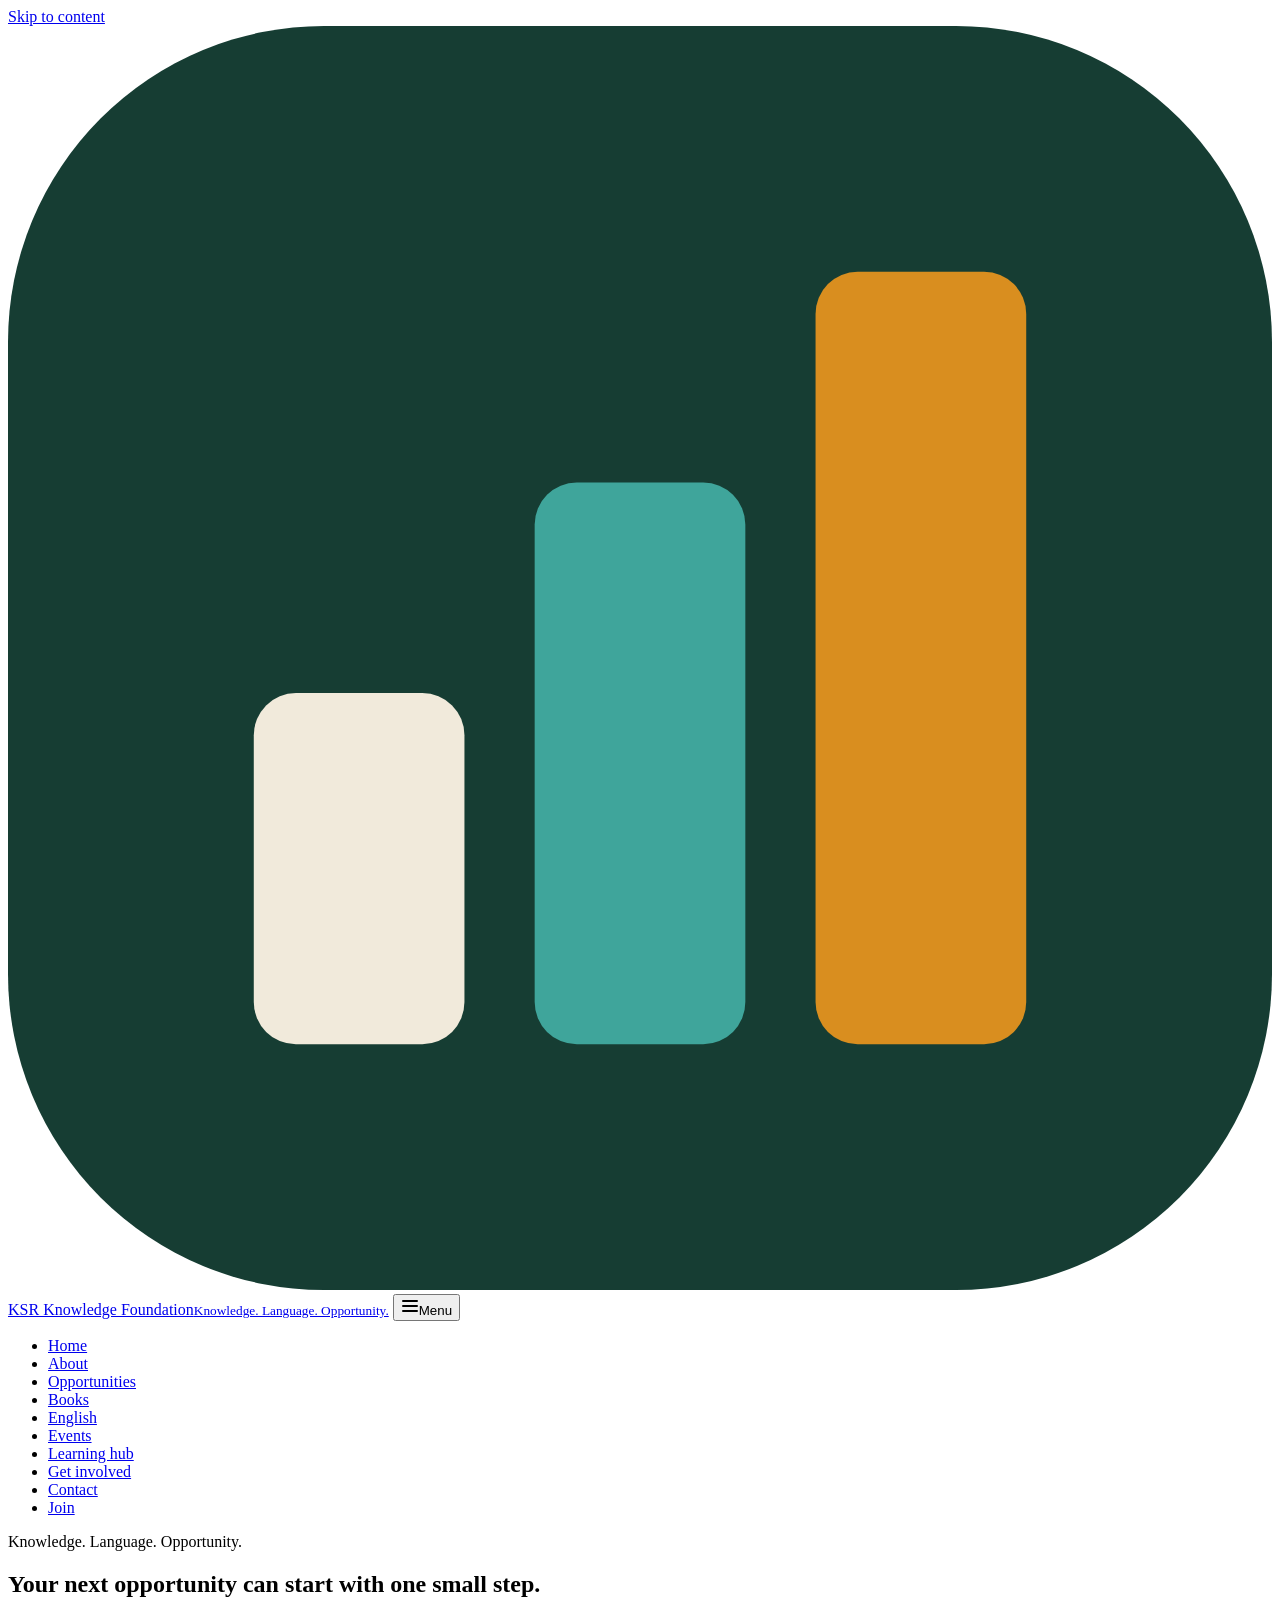
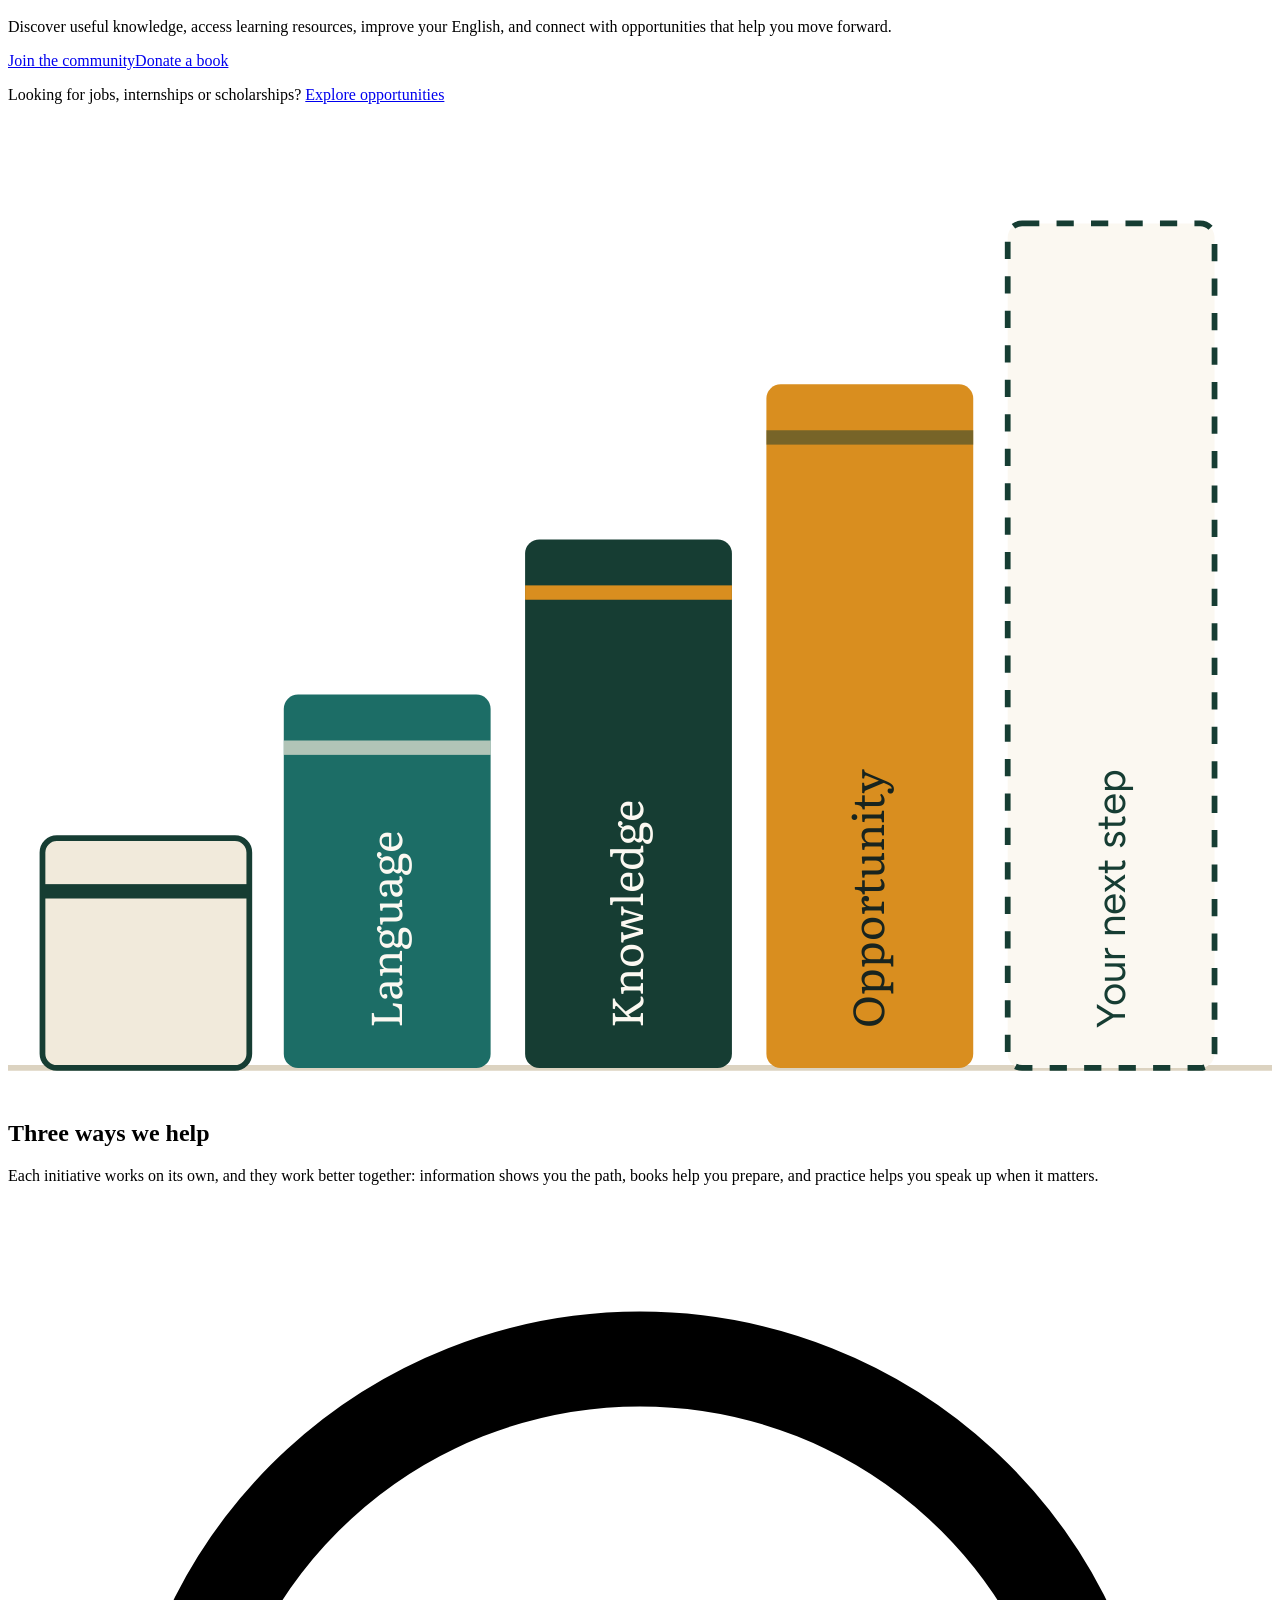
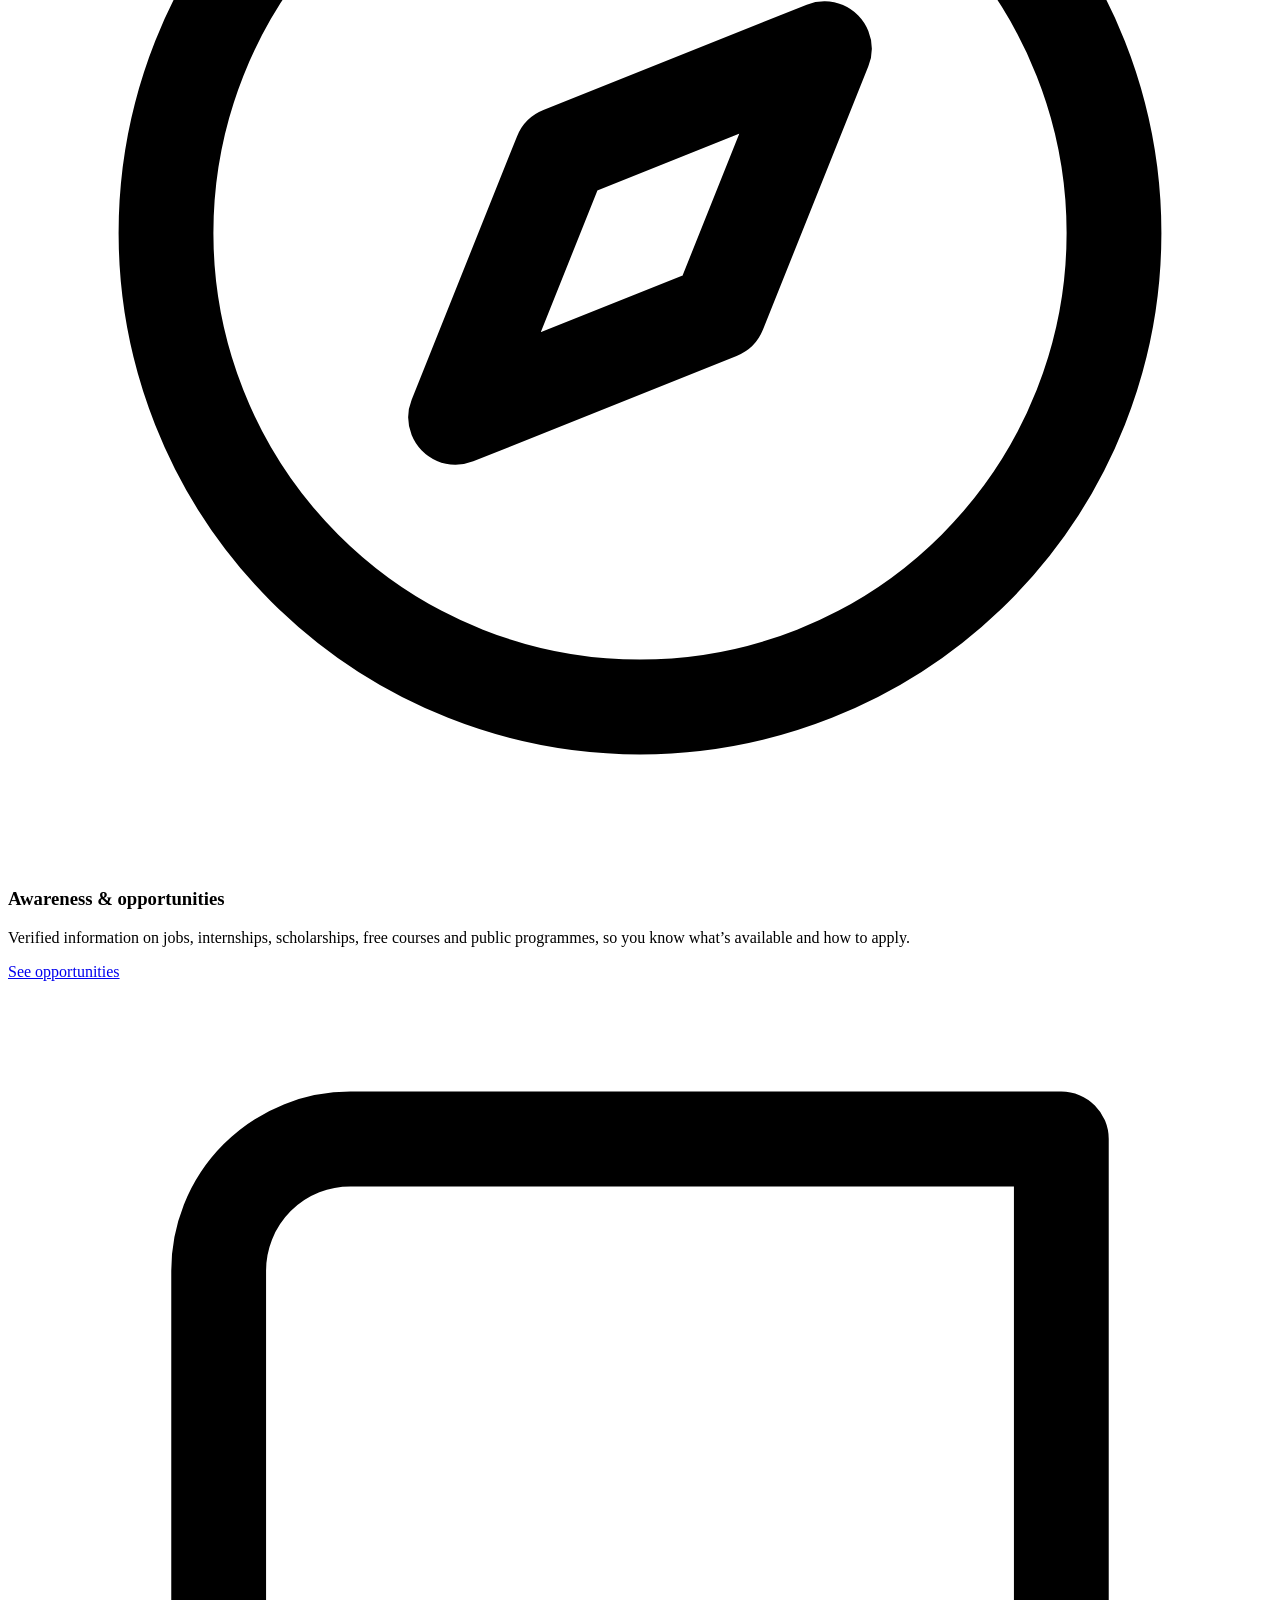
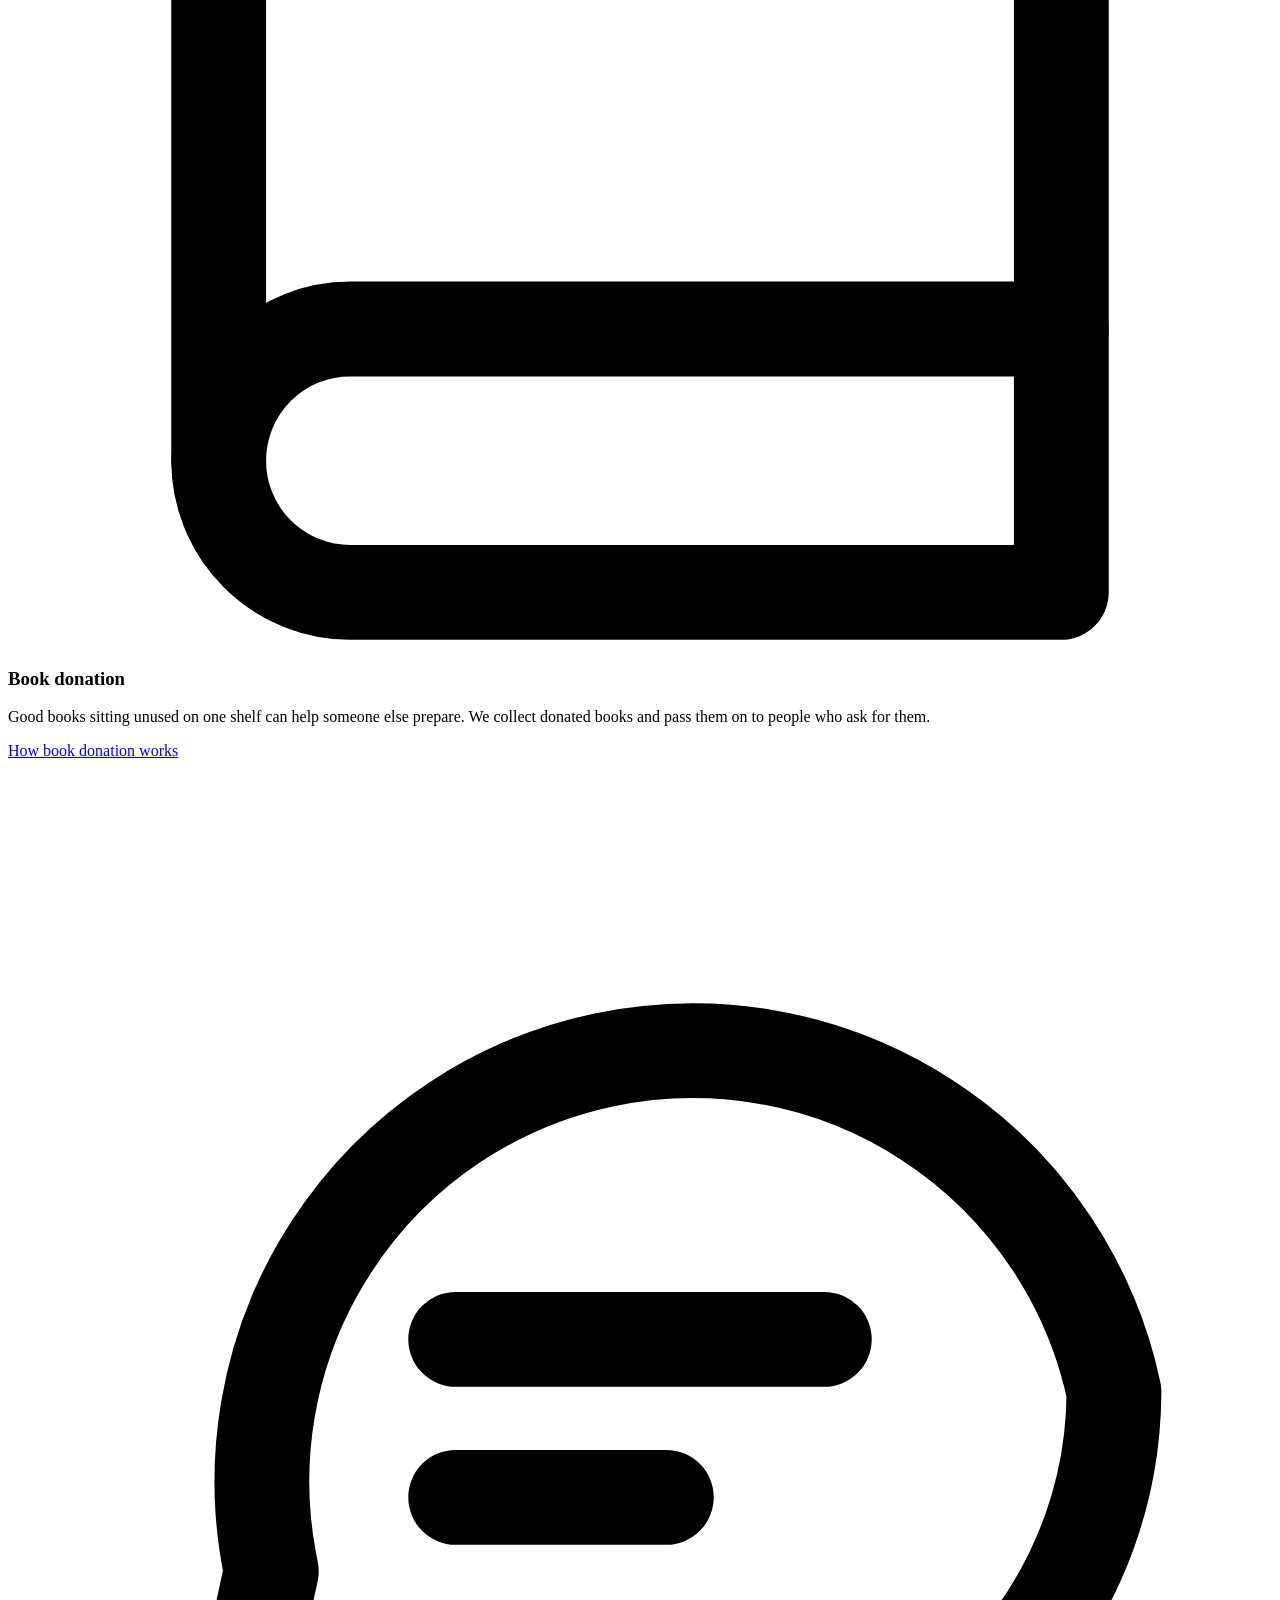
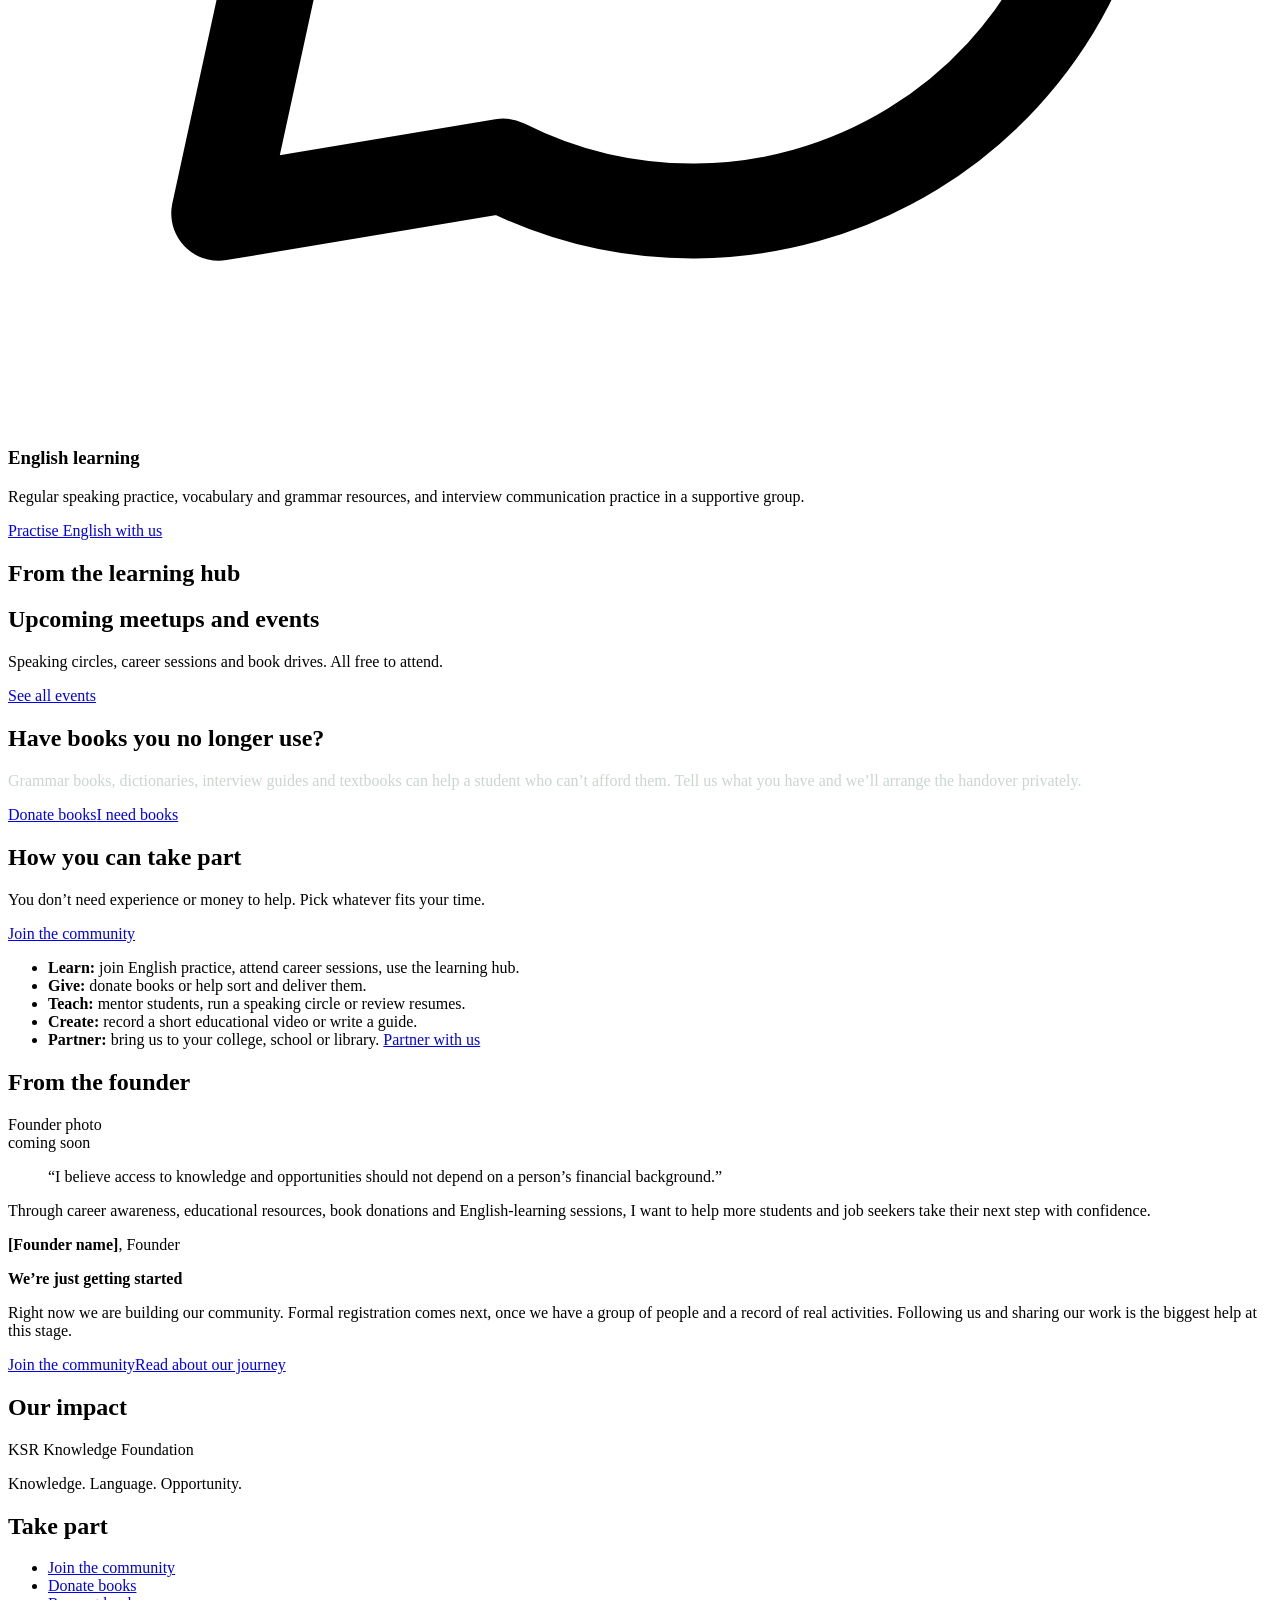
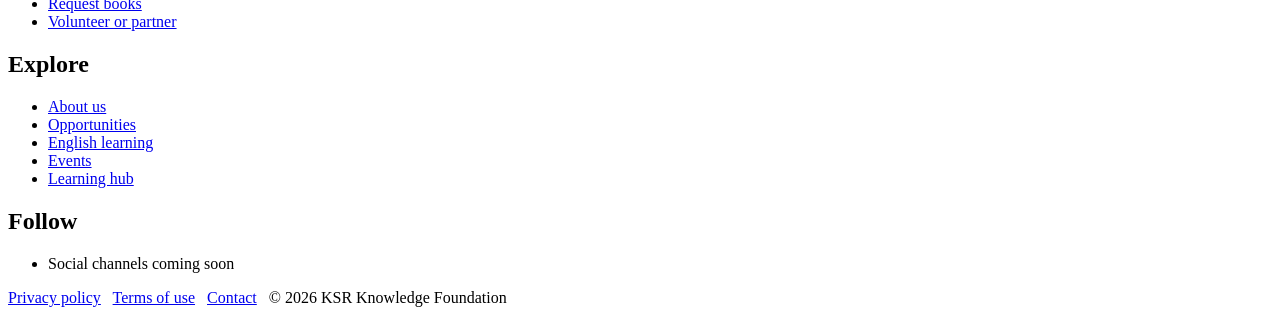
==== index.html @ 2a3bf687 "First version of Website" ====
<!doctype html>
<html lang="en-IN">
<head>
<meta charset="utf-8">
<meta name="viewport" content="width=device-width, initial-scale=1, viewport-fit=cover">
<title>KSR Knowledge Foundation — Knowledge. Language. Opportunity.</title>
<meta name="description" content="A social-impact initiative sharing verified opportunities, donated books and free English practice with students and job seekers.">
<link rel="canonical" href="https://kamalsaireddy.github.io/ksr-knowledge-foundation/">
<meta property="og:type" content="website">
<meta property="og:site_name" content="KSR Knowledge Foundation">
<meta property="og:title" content="KSR Knowledge Foundation — Knowledge. Language. Opportunity.">
<meta property="og:description" content="A social-impact initiative sharing verified opportunities, donated books and free English practice with students and job seekers.">
<meta property="og:url" content="https://kamalsaireddy.github.io/ksr-knowledge-foundation/">
<meta property="og:image" content="https://kamalsaireddy.github.io/ksr-knowledge-foundation/assets/img/og-image.png">
<meta name="twitter:card" content="summary_large_image">
<meta name="theme-color" content="#163D33">
<link rel="icon" href="favicon.svg" type="image/svg+xml">
<link rel="preconnect" href="https://fonts.googleapis.com">
<link rel="preconnect" href="https://fonts.gstatic.com" crossorigin>
<link href="https://fonts.googleapis.com/css2?family=Figtree:wght@400;500;600&family=Literata:ital,opsz,wght@0,7..72,400;0,7..72,500;0,7..72,600;1,7..72,400&display=swap" rel="stylesheet">
<link rel="stylesheet" href="assets/css/style.css">
<script src="assets/js/config.js" defer></script>
<script src="assets/js/content.js" defer></script>
<script src="assets/js/main.js" defer></script>
</head>
<body>
<a class="skip-link" href="#main">Skip to content</a>
<header class="site-header">
  <div class="wrap header-inner">
    <a class="brand" href="index.html"><svg class="brand-mark" viewBox="0 0 36 36" aria-hidden="true"><rect width="36" height="36" rx="9" fill="#163D33"/><rect x="7" y="19" width="6" height="10" rx="1.2" fill="#F1EADB"/><rect x="15" y="13" width="6" height="16" rx="1.2" fill="#3FA59B"/><rect x="23" y="7" width="6" height="22" rx="1.2" fill="#D98E1F"/></svg><span class="brand-name"><span data-org>KSR Knowledge Foundation</span><small data-tagline>Knowledge. Language. Opportunity.</small></span></a>
    <button class="nav-toggle" type="button" aria-expanded="false" aria-controls="site-nav"><svg width="18" height="18" viewBox="0 0 18 18" aria-hidden="true"><path d="M2 4h14M2 9h14M2 14h14" stroke="currentColor" stroke-width="2" stroke-linecap="round"/></svg><span>Menu</span></button>
    <nav class="site-nav" id="site-nav" aria-label="Main">
      <ul class="nav-list"><li class="nav-home"><a href="index.html" aria-current="page">Home</a></li><li><a href="about.html">About</a></li><li><a href="opportunities.html">Opportunities</a></li><li><a href="books.html">Books</a></li><li><a href="english.html">English</a></li><li><a href="events.html">Events</a></li><li><a href="learn.html">Learning hub</a></li><li><a href="get-involved.html">Get involved</a></li><li><a href="contact.html">Contact</a></li><li><a class="btn btn-primary" href="join.html">Join</a></li></ul>
    </nav>
  </div>
</header>
<main id="main">

<section class="hero"><div class="wrap hero-grid">
  <div>
    <p class="hero-tagline" data-tagline>Knowledge. Language. Opportunity.</p>
    <h1>Your next opportunity can start with one small step.</h1>
    <p class="lede">Discover useful knowledge, access learning resources, improve your English, and connect with opportunities that help you move forward.</p>
    <div class="btn-row"><a class="btn btn-primary" href="join.html">Join the community</a><a class="btn btn-secondary" href="donate.html">Donate a book</a></div>
    <p class="hero-secondary">Looking for jobs, internships or scholarships? <a href="opportunities.html">Explore opportunities</a></p>
  </div>
  <svg class="steps-art" viewBox="0 0 440 340" role="img" aria-label="Five book spines arranged as rising steps">
  <line x1="0" y1="330" x2="440" y2="330" stroke="#DCD3C1" stroke-width="2"/>
  <g class="spine"><rect x="12" y="250" width="72" height="80" rx="5" fill="#F1EADB" stroke="#163D33" stroke-width="2"/><rect x="12" y="266" width="72" height="5" fill="#163D33"/></g>
  <g class="spine"><rect x="96" y="200" width="72" height="130" rx="5" fill="#1C6D66"/><rect x="96" y="216" width="72" height="5" fill="#F1EADB" opacity=".7"/><text x="137" y="316" fill="#FBF8F1" font-family="Literata, Georgia, serif" font-size="15" transform="rotate(-90 137 316)">Language</text></g>
  <g class="spine"><rect x="180" y="146" width="72" height="184" rx="5" fill="#163D33"/><rect x="180" y="162" width="72" height="5" fill="#D98E1F"/><text x="221" y="316" fill="#FBF8F1" font-family="Literata, Georgia, serif" font-size="15" transform="rotate(-90 221 316)">Knowledge</text></g>
  <g class="spine"><rect x="264" y="92" width="72" height="238" rx="5" fill="#D98E1F"/><rect x="264" y="108" width="72" height="5" fill="#163D33" opacity=".5"/><text x="305" y="316" fill="#18241F" font-family="Literata, Georgia, serif" font-size="15" transform="rotate(-90 305 316)">Opportunity</text></g>
  <g class="spine"><rect x="348" y="36" width="72" height="294" rx="5" fill="#FBF8F1" stroke="#163D33" stroke-width="2" stroke-dasharray="6 6"/><text x="389" y="316" fill="#163D33" font-family="Figtree, sans-serif" font-size="14" transform="rotate(-90 389 316)">Your next step</text></g>
</svg>
</div></section>

<section class="section section-cream" aria-labelledby="h-what"><div class="wrap">
  <div class="section-head"><h2 id="h-what">Three ways we help</h2><p>Each initiative works on its own, and they work better together: information shows you the path, books help you prepare, and practice helps you speak up when it matters.</p></div>
  <div class="initiatives"><article class="initiative" style="--spine:#1C6D66"><svg class="icon" viewBox="0 0 24 24" fill="none" stroke="currentColor" stroke-width="1.8" stroke-linecap="round" stroke-linejoin="round" aria-hidden="true"><circle cx="12" cy="12" r="9"/><path d="M15.5 8.5l-2 5-5 2 2-5z"/></svg><h3>Awareness &amp; opportunities</h3><p>Verified information on jobs, internships, scholarships, free courses and public programmes, so you know what’s available and how to apply.</p><a href="opportunities.html">See opportunities</a></article><article class="initiative" style="--spine:#163D33"><svg class="icon" viewBox="0 0 24 24" fill="none" stroke="currentColor" stroke-width="1.8" stroke-linecap="round" stroke-linejoin="round" aria-hidden="true"><path d="M4 5.5A2.5 2.5 0 0 1 6.5 3H20v15H6.5A2.5 2.5 0 0 0 4 20.5z"/><path d="M4 20.5A2.5 2.5 0 0 0 6.5 23H20v-5"/></svg><h3>Book donation</h3><p>Good books sitting unused on one shelf can help someone else prepare. We collect donated books and pass them on to people who ask for them.</p><a href="books.html">How book donation works</a></article><article class="initiative" style="--spine:#D98E1F"><svg class="icon" viewBox="0 0 24 24" fill="none" stroke="currentColor" stroke-width="1.8" stroke-linecap="round" stroke-linejoin="round" aria-hidden="true"><path d="M21 12a8 8 0 0 1-11.6 7.1L4 20l1-4.6A8 8 0 1 1 21 12z"/><path d="M8.5 11h7M8.5 14h4"/></svg><h3>English learning</h3><p>Regular speaking practice, vocabulary and grammar resources, and interview communication practice in a supportive group.</p><a href="english.html">Practise English with us</a></article></div>
</div></section>

<section class="section" aria-labelledby="h-video"><div class="wrap">
  <div class="section-head"><h2 id="h-video">From the learning hub</h2></div>
  <div data-render="video-featured"></div>
</div></section>

<section class="section section-cream" aria-labelledby="h-events"><div class="wrap">
  <div class="section-head"><h2 id="h-events">Upcoming meetups and events</h2><p>Speaking circles, career sessions and book drives. All free to attend.</p></div>
  <div data-render="events-preview"></div>
  <p class="mt-2"><a href="events.html">See all events</a></p>
</div></section>

<section class="section section-forest" aria-labelledby="h-books"><div class="wrap callout">
  <div><h2 id="h-books">Have books you no longer use?</h2><p class="mb-0" style="color:#C9D6CF">Grammar books, dictionaries, interview guides and textbooks can help a student who can’t afford them. Tell us what you have and we’ll arrange the handover privately.</p></div>
  <div class="btn-row"><a class="btn btn-light" href="donate.html">Donate books</a><a href="donate.html#request">I need books</a></div>
</div></section>

<section class="section" aria-labelledby="h-part"><div class="wrap grid-2">
  <div><h2 id="h-part">How you can take part</h2><p class="lede">You don’t need experience or money to help. Pick whatever fits your time.</p><a class="btn btn-primary" href="join.html">Join the community</a></div>
  <div>
    <ul class="checklist">
      <li><strong>Learn:</strong> join English practice, attend career sessions, use the learning hub.</li>
      <li><strong>Give:</strong> donate books or help sort and deliver them.</li>
      <li><strong>Teach:</strong> mentor students, run a speaking circle or review resumes.</li>
      <li><strong>Create:</strong> record a short educational video or write a guide.</li>
      <li><strong>Partner:</strong> bring us to your college, school or library. <a href="get-involved.html">Partner with us</a></li>
    </ul>
  </div>
</div></section>

<section class="section section-cream" aria-labelledby="h-founder"><div class="wrap">
  <h2 id="h-founder" class="visually-hidden">From the founder</h2>
  <div class="founder">
  <div class="founder-photo" data-founder-photo><span>Founder photo<br>coming soon</span></div>
  <div>
    <blockquote>“I believe access to knowledge and opportunities should not depend on a person’s financial background.”</blockquote>
    <p>Through career awareness, educational resources, book donations and English-learning sessions, I want to help more students and job seekers take their next step with confidence.</p>
    <p class="mb-0"><strong data-founder-name>[Founder name]</strong>, <span data-founder-role>Founder</span></p>
    <p class="small" data-founder-bio></p>
    <p class="small" data-founder-links hidden></p>
  </div>
</div>
</div></section>

<section class="section-tight" aria-labelledby="h-start"><div class="wrap callout">
  <div><h2 id="h-start" style="font-size:var(--step-2)">We’re just getting started</h2><p class="mb-0">Right now we are building our community. Formal registration comes next, once we have a group of people and a record of real activities. Following us and sharing our work is the biggest help at this stage.</p></div>
  <div class="btn-row"><a class="btn btn-primary" href="join.html">Join the community</a><a href="about.html#journey">Read about our journey</a></div>
</div></section>

<section class="section section-forest" aria-labelledby="h-impact"><div class="wrap">
  <div class="section-head"><h2 id="h-impact">Our impact</h2><p data-impact-updated></p></div>
  <div class="impact" data-render="impact"></div>
</div></section>

<section class="section-tight" data-requires-forms hidden aria-labelledby="h-news"><div class="wrap grid-2">
  <div><h2 id="h-news" style="font-size:var(--step-2)">Get community updates</h2><p>New events, verified opportunities and book drives, by email. No spam.</p></div>
  <div><form class="form" data-form="Newsletter signup">
    <div class="field"><label for="news-email">Email address</label><input type="email" id="news-email" name="email" required aria-describedby="news-email-err" autocomplete="email"><p class="error-msg" id="news-email-err"></p></div>
    <div class="consent">
  <label class="option"><input type="checkbox" name="privacy_consent" value="Yes" required> <span>I agree to the <a href="privacy.html" target="_blank">privacy policy</a> and to being contacted about this request.</span></label>
  <label class="option"><input type="checkbox" name="age_confirmation" value="Yes" required> <span>I am 18 or older, or a parent or guardian has agreed to me sharing these details.</span></label>
  <p class="error-msg" id="news-consent-err"></p>
  <input class="hp" type="text" name="botcheck" tabindex="-1" autocomplete="off" aria-hidden="true">
</div>
    <div class="form-status" role="status" aria-live="polite"></div><div><button class="btn btn-primary" type="submit">Get updates</button></div>
  </form>
  <template data-success><div class="form-success"><h3 tabindex="-1">You’re on the list</h3><p>We’ll email you when there’s something new.</p></div></template></div>
</div></section>

</main>
<footer class="site-footer">
  <div class="wrap">
    <div class="footer-grid">
      <div>
        <p class="footer-brand" data-org>KSR Knowledge Foundation</p>
        <p data-tagline>Knowledge. Language. Opportunity.</p>
        <p data-requires-email hidden><a data-email href="#"></a></p>
        <p data-requires-location hidden data-location></p>
      </div>
      <div><h2>Take part</h2><ul><li><a href="join.html">Join the community</a></li><li><a href="donate.html">Donate books</a></li><li><a href="donate.html#request">Request books</a></li><li><a href="get-involved.html">Volunteer or partner</a></li></ul></div>
      <div><h2>Explore</h2><ul><li><a href="about.html">About us</a></li><li><a href="opportunities.html">Opportunities</a></li><li><a href="english.html">English learning</a></li><li><a href="events.html">Events</a></li><li><a href="learn.html">Learning hub</a></li></ul></div>
      <div><h2>Follow</h2><ul data-render="social"><li>Social channels coming soon</li></ul></div>
    </div>
    <div class="footer-stage">
      <p class="mb-0" data-stage style="max-width:70ch"></p>
      <p class="mb-0"><a href="privacy.html">Privacy policy</a> &nbsp; <a href="terms.html">Terms of use</a> &nbsp; <a href="contact.html">Contact</a> &nbsp; © <span data-year>2026</span> <span data-org>KSR Knowledge Foundation</span></p>
    </div>
  </div>
</footer>
<noscript><p style="padding:1rem;text-align:center">Some parts of this site, such as events and forms, need JavaScript switched on.</p></noscript>
</body>
</html>
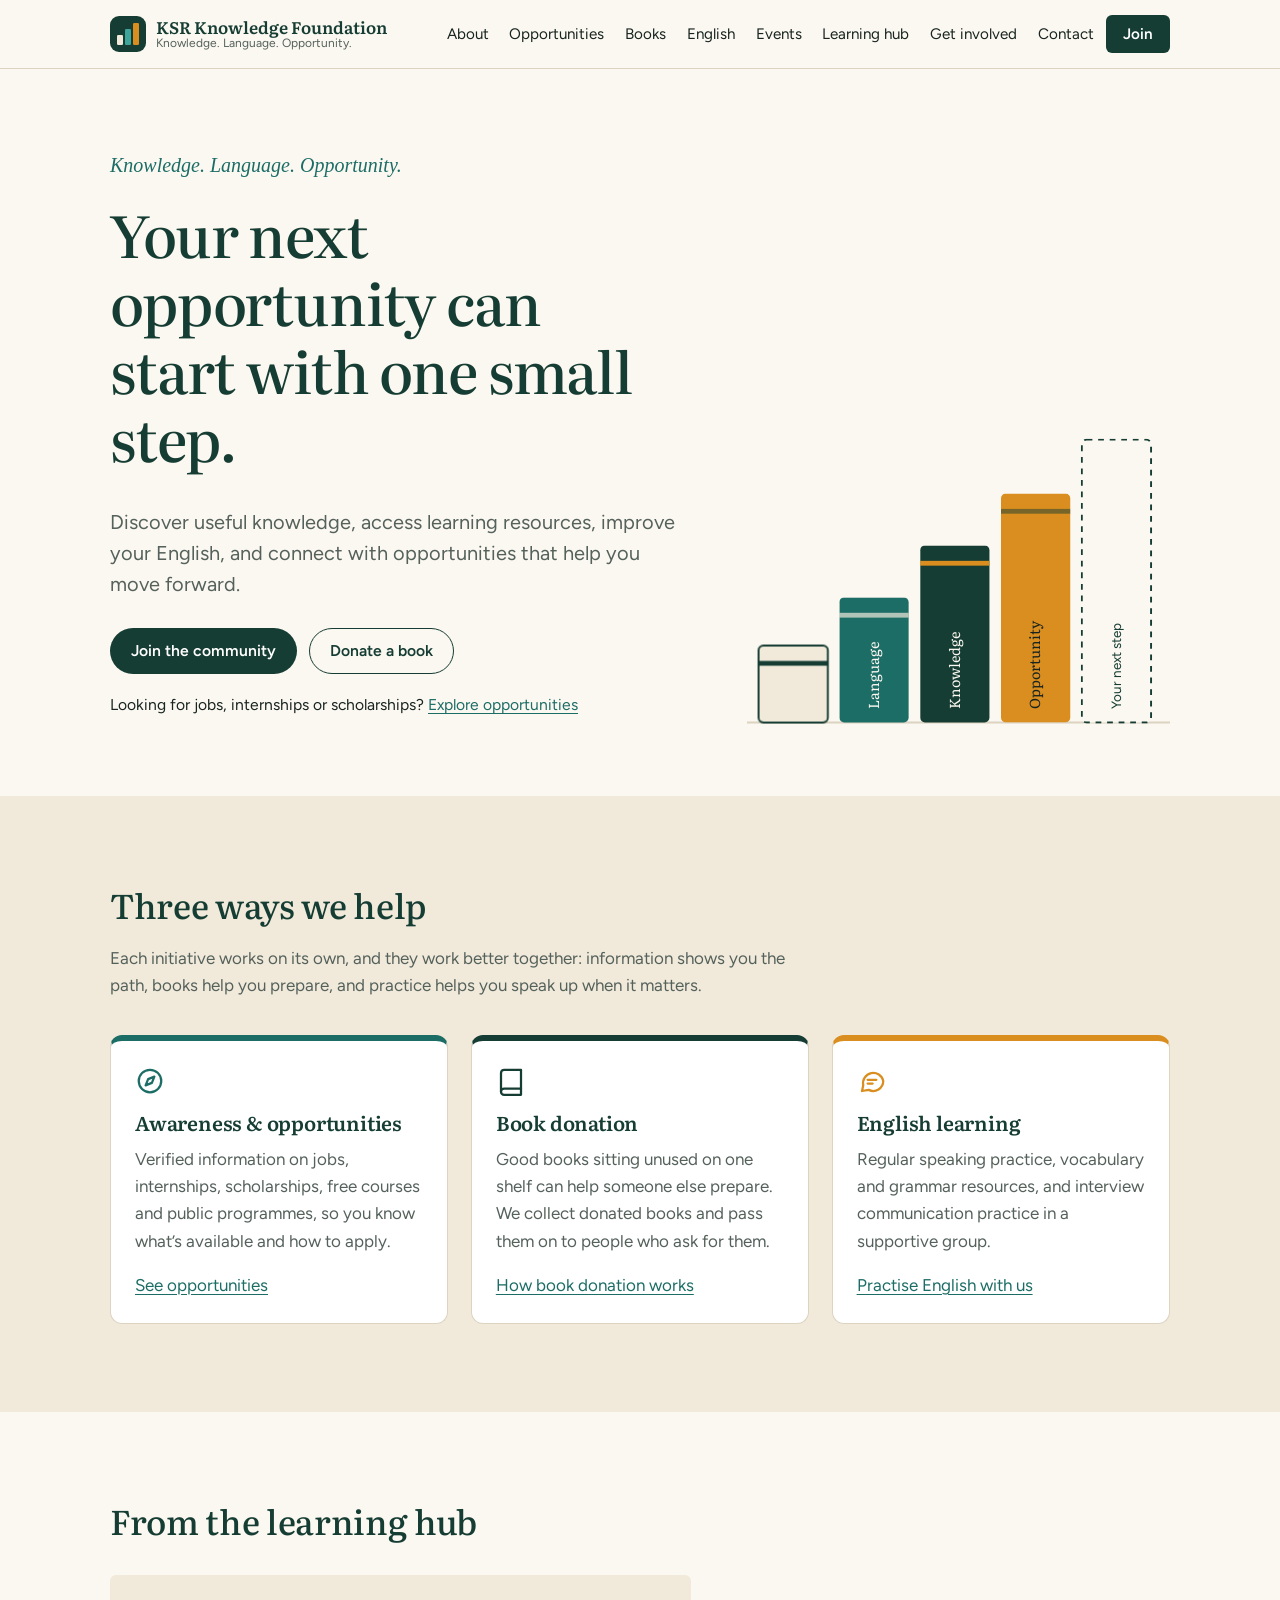
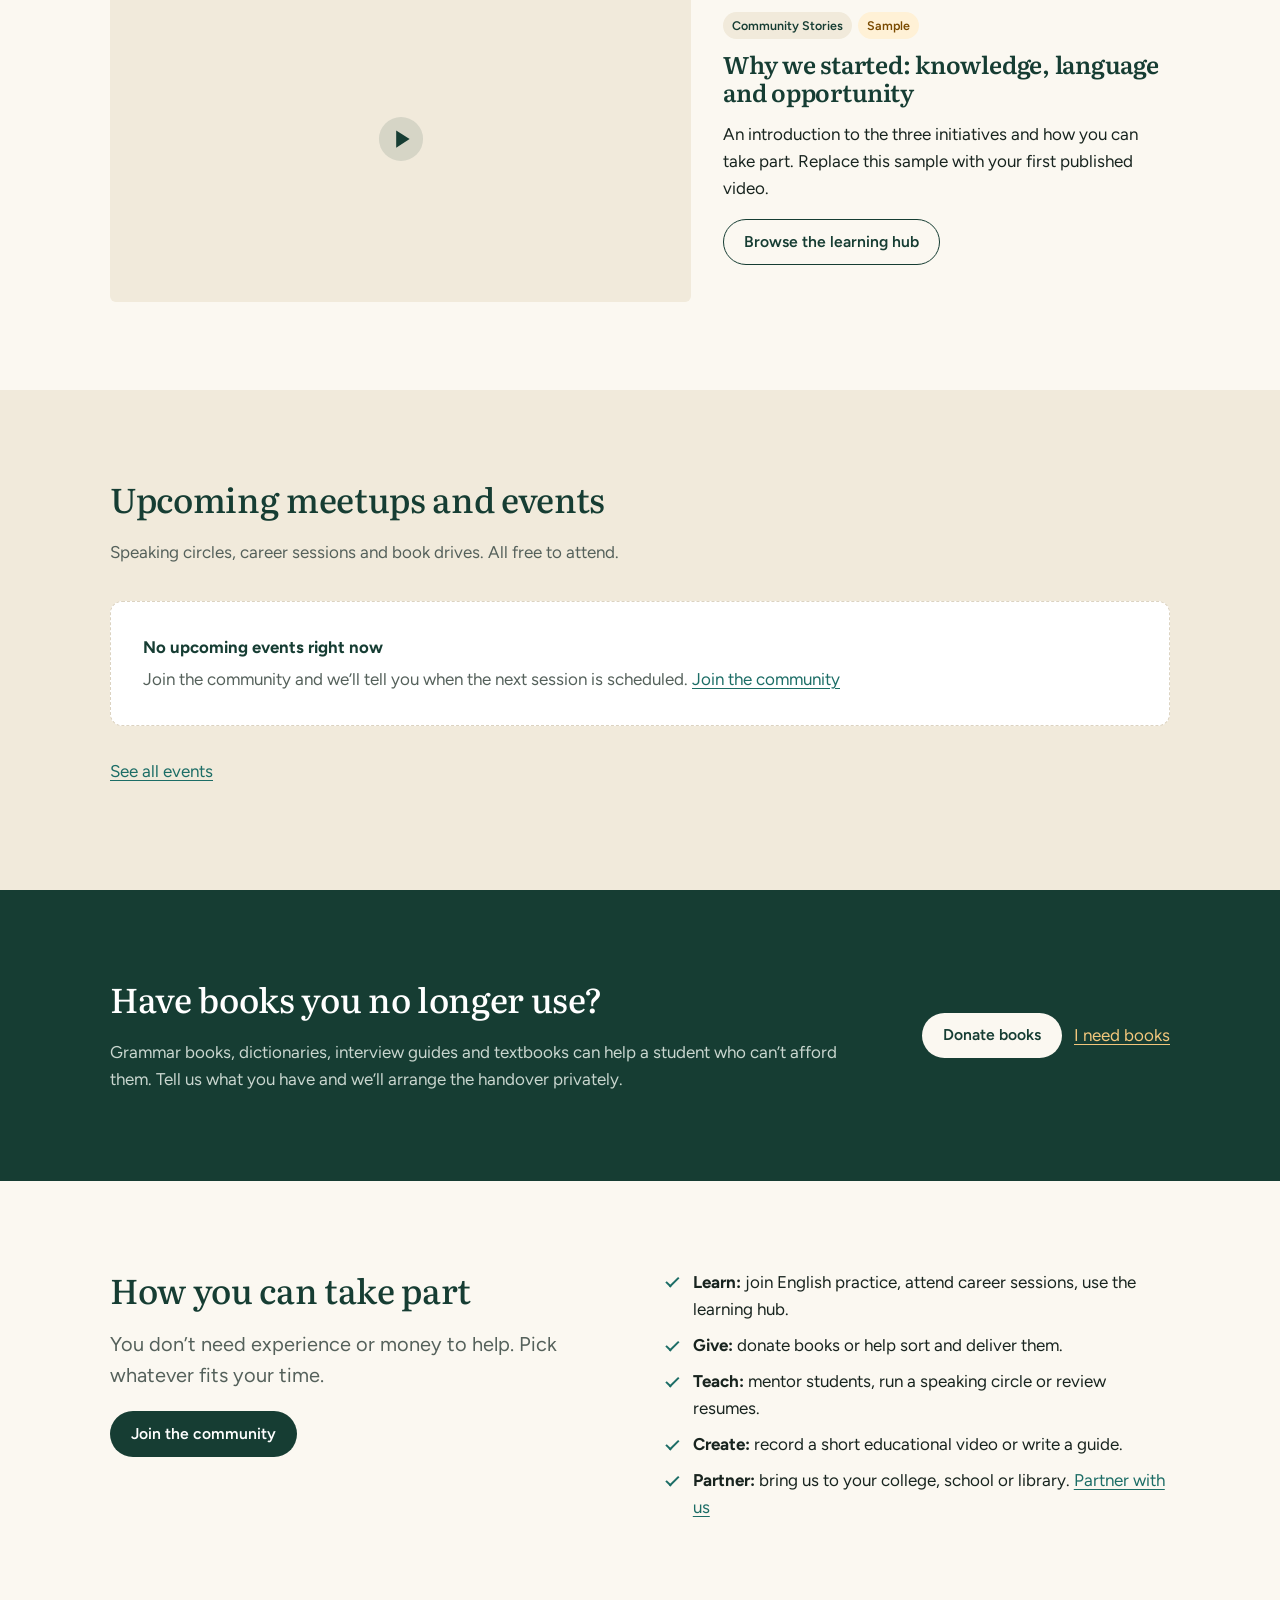
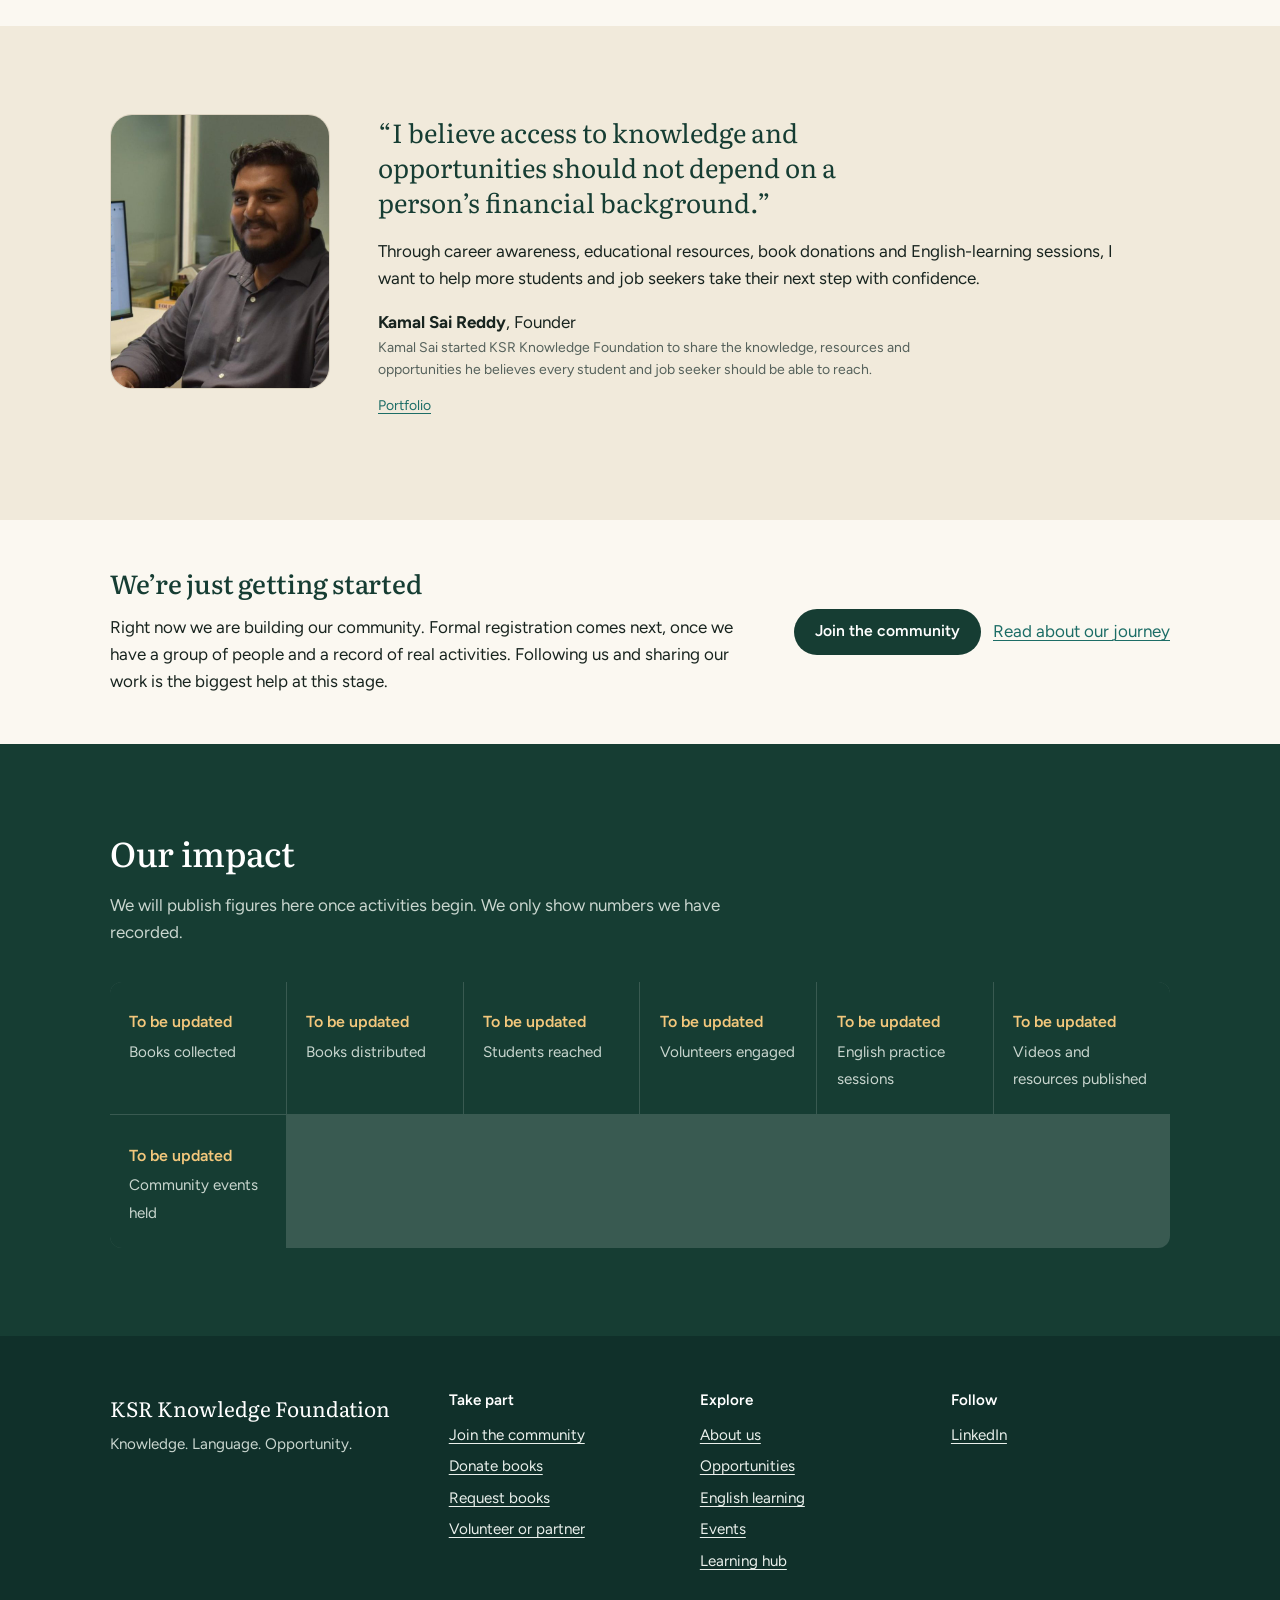
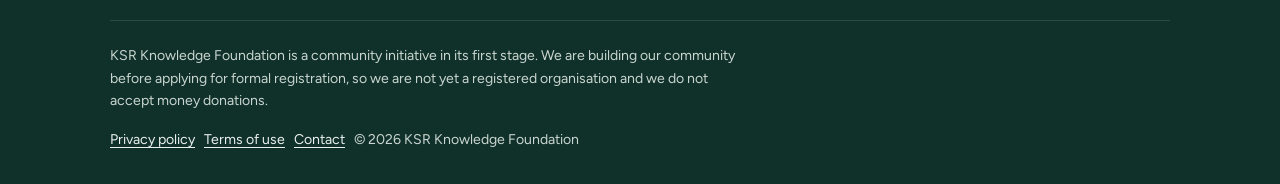
==== commit 79328383: "Add files via upload" ====
--- a/index.html
+++ b/index.html
@@ -11,17 +11,17 @@
 <meta property="og:title" content="KSR Knowledge Foundation — Knowledge. Language. Opportunity.">
 <meta property="og:description" content="A social-impact initiative sharing verified opportunities, donated books and free English practice with students and job seekers.">
 <meta property="og:url" content="https://kamalsaireddy.github.io/ksr-knowledge-foundation/">
-<meta property="og:image" content="https://kamalsaireddy.github.io/ksr-knowledge-foundation/assets/img/og-image.png">
+<meta property="og:image" content="https://kamalsaireddy.github.io/ksr-knowledge-foundation/og-image.png">
 <meta name="twitter:card" content="summary_large_image">
 <meta name="theme-color" content="#163D33">
 <link rel="icon" href="favicon.svg" type="image/svg+xml">
 <link rel="preconnect" href="https://fonts.googleapis.com">
 <link rel="preconnect" href="https://fonts.gstatic.com" crossorigin>
 <link href="https://fonts.googleapis.com/css2?family=Figtree:wght@400;500;600&family=Literata:ital,opsz,wght@0,7..72,400;0,7..72,500;0,7..72,600;1,7..72,400&display=swap" rel="stylesheet">
-<link rel="stylesheet" href="assets/css/style.css">
-<script src="assets/js/config.js" defer></script>
-<script src="assets/js/content.js" defer></script>
-<script src="assets/js/main.js" defer></script>
+<link rel="stylesheet" href="style.css">
+<script src="config.js" defer></script>
+<script src="content.js" defer></script>
+<script src="main.js" defer></script>
 </head>
 <body>
 <a class="skip-link" href="#main">Skip to content</a>
--- a/style.css
+++ b/style.css
@@ -0,0 +1,305 @@
+/* KSR Knowledge Foundation — design tokens
+   Change colours and fonts here; every page uses these variables. */
+:root {
+  --paper: #FBF8F1;      /* page background */
+  --cream: #F1EADB;      /* soft panels */
+  --ink: #18241F;        /* main text */
+  --muted: #55615B;      /* secondary text */
+  --forest: #163D33;     /* primary brand colour */
+  --forest-2: #20554A;
+  --teal: #1C6D66;       /* links, accents */
+  --marigold: #D98E1F;   /* small highlights only */
+  --line: #DCD3C1;
+  --white: #FFFFFF;
+  --danger: #A23B2A;
+  --success: #1E6B45;
+
+  --serif: "Literata", Georgia, "Times New Roman", serif;
+  --sans: "Figtree", system-ui, -apple-system, "Segoe UI", Roboto, sans-serif;
+
+  --step--1: 0.875rem;
+  --step-0: 1.0625rem;
+  --step-1: 1.25rem;
+  --step-2: 1.625rem;
+  --step-3: 2.125rem;
+  --step-4: clamp(2.4rem, 5vw, 3.6rem);
+
+  --radius-s: 6px;
+  --radius-m: 12px;
+  --radius-l: 22px;
+  --wrap: 1140px;
+  --gutter: clamp(1.1rem, 4vw, 2.5rem);
+  --header-h: 68px;
+}
+
+*, *::before, *::after { box-sizing: border-box; }
+html { scroll-behavior: smooth; scroll-padding-top: calc(var(--header-h) + 12px); -webkit-text-size-adjust: 100%; }
+body {
+  margin: 0; background: var(--paper); color: var(--ink);
+  font-family: var(--sans); font-size: var(--step-0); line-height: 1.6;
+}
+img, svg { max-width: 100%; height: auto; display: block; }
+a { color: var(--teal); text-underline-offset: 3px; text-decoration-thickness: 1px; }
+a:hover { color: var(--forest); text-decoration-thickness: 2px; }
+:focus-visible { outline: 3px solid var(--marigold); outline-offset: 3px; border-radius: 3px; }
+
+h1, h2, h3, h4 { font-family: var(--serif); font-weight: 600; line-height: 1.18; margin: 0 0 .6em; color: var(--forest); letter-spacing: -0.01em; }
+h1 { font-size: var(--step-4); font-weight: 500; letter-spacing: -0.02em; }
+h2 { font-size: var(--step-3); font-weight: 500; }
+h3 { font-size: var(--step-1); }
+p { margin: 0 0 1em; max-width: 68ch; }
+ul, ol { padding-left: 1.2em; }
+li { margin-bottom: .35em; }
+.lede { font-size: var(--step-1); color: var(--muted); line-height: 1.55; }
+.small { font-size: var(--step--1); color: var(--muted); }
+.visually-hidden { position: absolute !important; width: 1px; height: 1px; overflow: hidden; clip: rect(0 0 0 0); white-space: nowrap; }
+
+.skip-link { position: absolute; left: 1rem; top: -60px; background: var(--forest); color: var(--white); padding: .6rem 1rem; border-radius: var(--radius-s); z-index: 100; }
+.skip-link:focus { top: 1rem; color: var(--white); }
+
+.wrap { width: 100%; max-width: var(--wrap); margin: 0 auto; padding: 0 var(--gutter); }
+.section { padding: clamp(3rem, 8vw, 5.5rem) 0; }
+.section-tight { padding: clamp(2rem, 5vw, 3rem) 0; }
+.section-cream { background: var(--cream); }
+.section-forest { background: var(--forest); color: #EAF0EC; }
+.section-forest h2, .section-forest h3 { color: var(--white); }
+.section-forest a:not(.btn) { color: #F3C77C; }
+.section-forest .btn-light, .section-forest .btn-light:hover { color: var(--forest); }
+.section-head { max-width: 680px; margin-bottom: 2.2rem; }
+.section-head p { color: var(--muted); }
+.section-forest .section-head p { color: #C9D6CF; }
+
+/* Header */
+.site-header { position: sticky; top: 0; z-index: 50; background: rgba(251, 248, 241, .94); backdrop-filter: blur(8px); border-bottom: 1px solid var(--line); }
+.header-inner { display: flex; align-items: center; justify-content: space-between; min-height: var(--header-h); gap: 1rem; }
+.brand { display: flex; align-items: center; gap: .65rem; text-decoration: none; color: var(--forest); }
+.brand:hover { color: var(--forest); }
+.brand-mark { width: 36px; height: 36px; flex: none; }
+.brand-name { white-space: nowrap; font-family: var(--serif); font-weight: 600; font-size: 1.05rem; line-height: 1.15; }
+.brand-name small { display: block; font-family: var(--sans); font-weight: 400; font-size: .75rem; color: var(--muted); }
+.nav-list { list-style: none; display: flex; gap: .2rem; margin: 0; padding: 0; align-items: center; }
+.nav-list li { margin: 0; }
+.nav-list a { display: block; white-space: nowrap; padding: .5rem .55rem; color: var(--ink); text-decoration: none; font-size: .95rem; border-radius: var(--radius-s); }
+.nav-list a:hover { background: var(--cream); color: var(--forest); }
+.nav-list a[aria-current="page"] { color: var(--forest); font-weight: 600; box-shadow: inset 0 -2px 0 var(--marigold); border-radius: 0; }
+.nav-toggle { display: none; background: none; border: 1px solid var(--line); border-radius: var(--radius-s); padding: .45rem .7rem; font: inherit; color: var(--forest); cursor: pointer; }
+@media (min-width: 1101px) { .nav-home { display: none; } }
+@media (max-width: 1240px) { .brand-name small { display: none; } }
+@media (max-width: 1100px) {
+  .site-header { backdrop-filter: none; background: var(--paper); }
+  .nav-toggle { display: inline-flex; align-items: center; gap: .4rem; }
+  .site-nav { position: fixed; inset: var(--header-h) 0 0 0; background: var(--paper); padding: 1.2rem var(--gutter) 2rem; overflow-y: auto; display: none; border-top: 1px solid var(--line); }
+  .site-nav.is-open { display: block; }
+  .nav-list { flex-direction: column; align-items: stretch; gap: 0; }
+  .nav-list a { padding: .9rem .4rem; font-size: 1.1rem; border-bottom: 1px solid var(--line); border-radius: 0; }
+  .nav-list a[aria-current="page"] { box-shadow: inset 3px 0 0 var(--marigold); padding-left: .9rem; }
+  .nav-list .btn { margin-top: 1rem; text-align: center; border-bottom: 0; border-radius: 999px; padding: .85rem 1rem; }
+  body.menu-open { overflow: hidden; }
+}
+
+/* Buttons */
+.btn { display: inline-flex; align-items: center; justify-content: center; gap: .45rem; padding: .78rem 1.25rem; border-radius: 999px; font: 600 .98rem/1.2 var(--sans); text-decoration: none; cursor: pointer; border: 1.5px solid transparent; transition: background-color .15s ease, color .15s ease; }
+.btn-primary { background: var(--forest); color: var(--white); }
+.btn-primary:hover { background: var(--forest-2); color: var(--white); }
+.btn-secondary { background: transparent; color: var(--forest); border-color: var(--forest); }
+.btn-secondary:hover { background: var(--forest); color: var(--white); }
+.btn-light { background: var(--paper); color: var(--forest); }
+.btn-light:hover { background: var(--white); color: var(--forest); }
+.btn-link { background: none; border: 0; padding: 0; color: var(--teal); font: 600 .98rem var(--sans); text-decoration: underline; text-underline-offset: 3px; cursor: pointer; }
+.btn[disabled], .btn[aria-disabled="true"] { opacity: .55; cursor: not-allowed; }
+.nav-list .btn-primary { color: var(--white); padding: .55rem 1rem; }
+.nav-list .btn-primary:hover { background: var(--forest-2); color: var(--white); }
+.btn-row { display: flex; flex-wrap: wrap; gap: .75rem; align-items: center; }
+
+/* Hero */
+.hero { padding: clamp(2.5rem, 7vw, 5rem) 0 clamp(2.5rem, 6vw, 4rem); }
+.hero-grid { display: grid; grid-template-columns: 1.15fr .85fr; gap: clamp(2rem, 5vw, 4rem); align-items: end; }
+.hero h1 { max-width: 15ch; }
+.hero .lede { max-width: 46ch; margin-bottom: 1.8rem; }
+.hero-tagline { font-family: var(--serif); font-style: italic; color: var(--teal); font-size: var(--step-1); margin-bottom: 1.2rem; }
+.hero-secondary { margin-top: 1.1rem; font-size: .98rem; }
+.steps-art { width: 100%; max-width: 440px; justify-self: end; }
+.steps-art .spine { transform-box: fill-box; transform-origin: bottom; }
+@media (prefers-reduced-motion: no-preference) {
+  .steps-art .spine { animation: rise .7s cubic-bezier(.2, .7, .2, 1) both; }
+  .steps-art .spine:nth-of-type(2) { animation-delay: .12s; }
+  .steps-art .spine:nth-of-type(3) { animation-delay: .24s; }
+  .steps-art .spine:nth-of-type(4) { animation-delay: .36s; }
+  .steps-art .spine:nth-of-type(5) { animation-delay: .48s; }
+}
+@keyframes rise { from { transform: scaleY(0); } to { transform: scaleY(1); } }
+@media (max-width: 820px) {
+  .hero-grid { grid-template-columns: 1fr; }
+  .steps-art { justify-self: start; max-width: 280px; }
+}
+
+/* Page intro (inner pages) */
+.page-intro { padding: clamp(2.5rem, 6vw, 4rem) 0 clamp(1.5rem, 4vw, 2.5rem); border-bottom: 1px solid var(--line); }
+.page-intro h1 { max-width: 22ch; }
+.page-intro .lede { max-width: 60ch; }
+.breadcrumb { font-size: var(--step--1); color: var(--muted); margin-bottom: 1rem; }
+.breadcrumb a { color: var(--muted); }
+
+/* Initiatives (spine-topped panels) */
+.initiatives { display: grid; grid-template-columns: repeat(3, 1fr); gap: 1.4rem; }
+.initiative { background: var(--white); border: 1px solid var(--line); border-radius: var(--radius-m); padding: 1.6rem 1.5rem 1.5rem; border-top: 6px solid var(--spine, var(--forest)); display: flex; flex-direction: column; }
+.initiative p { color: var(--muted); flex: 1; }
+.initiative .icon { width: 30px; height: 30px; color: var(--spine, var(--forest)); margin-bottom: .9rem; }
+@media (max-width: 860px) { .initiatives { grid-template-columns: 1fr; } }
+
+/* Generic grids */
+.grid-2 { display: grid; grid-template-columns: 1fr 1fr; gap: clamp(1.5rem, 4vw, 3.5rem); align-items: start; }
+.grid-3 { display: grid; grid-template-columns: repeat(3, 1fr); gap: 1.4rem; }
+@media (max-width: 860px) { .grid-2, .grid-3 { grid-template-columns: 1fr; } }
+
+.panel { background: var(--white); border: 1px solid var(--line); border-radius: var(--radius-m); padding: 1.5rem; }
+.panel-cream { background: var(--cream); border-color: transparent; }
+.panel h3 { margin-bottom: .4rem; }
+
+.checklist { list-style: none; padding: 0; margin: 0 0 1rem; }
+.checklist li { position: relative; padding-left: 1.7rem; margin-bottom: .55rem; }
+.checklist li::before { content: ""; position: absolute; left: 0; top: .5em; width: .8rem; height: .45rem; border-left: 2px solid var(--teal); border-bottom: 2px solid var(--teal); transform: rotate(-45deg); }
+
+/* Process — genuine sequence, so numbered */
+.process { list-style: none; counter-reset: step; padding: 0; margin: 0; display: grid; gap: 0; }
+.process li { counter-increment: step; display: grid; grid-template-columns: 3rem 1fr; gap: 1rem; padding: 1rem 0; border-bottom: 1px solid var(--line); margin: 0; }
+.process li::before { content: counter(step); font-family: var(--serif); font-size: 1.6rem; color: var(--teal); line-height: 1.2; }
+.process strong { display: block; color: var(--forest); }
+.section-forest .process li { border-color: rgba(255,255,255,.15); }
+.section-forest .process li::before { color: #F3C77C; }
+.section-forest .process strong { color: var(--white); }
+
+/* Values */
+.values { display: grid; grid-template-columns: repeat(auto-fit, minmax(240px, 1fr)); gap: 0; border-top: 1px solid var(--line); }
+.values > div { padding: 1.3rem 1.3rem 1.3rem 0; border-bottom: 1px solid var(--line); }
+.values h3 { font-size: 1.1rem; margin-bottom: .3rem; }
+.values p { color: var(--muted); margin: 0; font-size: .98rem; }
+
+/* Founder */
+.founder { display: grid; grid-template-columns: 220px 1fr; gap: clamp(1.5rem, 4vw, 3rem); align-items: start; }
+.founder-photo { aspect-ratio: 4 / 5; background: var(--cream); border-radius: var(--radius-l); display: grid; place-items: center; color: var(--muted); font-size: .9rem; text-align: center; overflow: hidden; border: 1px solid var(--line); }
+.founder-photo img { width: 100%; height: 100%; object-fit: cover; }
+.founder blockquote { margin: 0 0 1.2rem; font-family: var(--serif); font-size: var(--step-2); line-height: 1.35; color: var(--forest); font-weight: 400; max-width: 32ch; }
+@media (max-width: 680px) { .founder { grid-template-columns: 1fr; } .founder-photo { max-width: 200px; } }
+
+/* Impact */
+.impact { display: grid; grid-template-columns: repeat(auto-fit, minmax(170px, 1fr)); gap: 1px; background: rgba(255,255,255,.15); border-radius: var(--radius-m); overflow: hidden; }
+.impact div { background: var(--forest); padding: 1.4rem 1.2rem; }
+.impact .num { font-family: var(--serif); font-size: 2.2rem; line-height: 1.1; color: var(--white); display: block; }
+.impact .num.pending { font-family: var(--sans); font-size: 1rem; font-weight: 600; color: #F3C77C; padding: .55rem 0 .45rem; }
+.impact .label { font-size: .95rem; color: #C9D6CF; }
+
+/* Cards for events, videos, opportunities */
+.card-list { display: grid; grid-template-columns: repeat(auto-fill, minmax(290px, 1fr)); gap: 1.3rem; }
+.card { background: var(--white); border: 1px solid var(--line); border-radius: var(--radius-m); padding: 1.3rem; display: flex; flex-direction: column; gap: .5rem; }
+.card h3 { margin: 0; font-size: 1.15rem; }
+.card p { color: var(--muted); margin: 0; font-size: .97rem; }
+.card .meta { font-size: .9rem; color: var(--muted); display: grid; gap: .15rem; }
+.card .meta b { color: var(--ink); font-weight: 600; }
+.card-actions { margin-top: auto; padding-top: .6rem; display: flex; gap: .8rem; flex-wrap: wrap; align-items: center; }
+.event-date { display: flex; gap: .9rem; align-items: center; }
+.event-date .day { font-family: var(--serif); font-size: 2rem; line-height: 1; color: var(--forest); }
+.event-date .mon { font-size: .85rem; color: var(--muted); line-height: 1.2; }
+
+.badge { display: inline-block; font-size: .78rem; font-weight: 600; padding: .2rem .55rem; border-radius: 999px; background: var(--cream); color: var(--forest); width: fit-content; }
+.badge-sample { background: #FFF1D6; color: #7A4A00; }
+.badge-verified { background: #DDF0E6; color: var(--success); }
+.badge-expired { background: #EFE3E0; color: var(--danger); }
+.badge-row { display: flex; gap: .4rem; flex-wrap: wrap; }
+
+.video-thumb { aspect-ratio: 16 / 9; border-radius: var(--radius-s); background: var(--cream) center / cover no-repeat; position: relative; overflow: hidden; display: grid; place-items: center; color: var(--forest); }
+.video-thumb svg { width: 46px; height: 46px; }
+.featured-video { display: grid; grid-template-columns: 1.3fr 1fr; gap: 2rem; align-items: center; }
+@media (max-width: 860px) { .featured-video { grid-template-columns: 1fr; } }
+.embed { aspect-ratio: 16 / 9; width: 100%; border: 0; border-radius: var(--radius-m); background: var(--cream); }
+
+/* Filters & search */
+.toolbar { display: flex; flex-wrap: wrap; gap: .8rem; align-items: center; margin-bottom: 1.6rem; }
+.chips { display: flex; flex-wrap: wrap; gap: .45rem; }
+.chip { font: 500 .9rem var(--sans); padding: .45rem .9rem; border-radius: 999px; border: 1px solid var(--line); background: var(--white); color: var(--ink); cursor: pointer; }
+.chip[aria-pressed="true"] { background: var(--forest); color: var(--white); border-color: var(--forest); }
+.search { flex: 1 1 240px; max-width: 360px; }
+.segmented { display: inline-flex; border: 1px solid var(--line); border-radius: 999px; padding: 3px; background: var(--white); }
+.segmented button { font: 600 .9rem var(--sans); border: 0; background: none; padding: .45rem 1rem; border-radius: 999px; cursor: pointer; color: var(--muted); }
+.segmented button[aria-pressed="true"] { background: var(--cream); color: var(--forest); }
+.empty { padding: 2rem; border: 1px dashed var(--line); border-radius: var(--radius-m); text-align: left; color: var(--muted); background: var(--white); }
+.empty strong { color: var(--forest); display: block; font-size: 1.05rem; margin-bottom: .3rem; }
+
+/* Callout band */
+.callout { display: grid; grid-template-columns: 1fr auto; gap: 2rem; align-items: center; }
+@media (max-width: 760px) { .callout { grid-template-columns: 1fr; } }
+
+/* Forms */
+.form { display: grid; gap: 1.2rem; max-width: 720px; }
+.form-row { display: grid; grid-template-columns: 1fr 1fr; gap: 1.2rem; }
+@media (max-width: 640px) { .form-row { grid-template-columns: 1fr; } }
+.field { display: grid; gap: .35rem; }
+.field label, .field legend { font-weight: 600; font-size: .97rem; color: var(--ink); }
+.field .hint { font-size: .88rem; color: var(--muted); margin: 0; }
+.optional { font-weight: 400; color: var(--muted); }
+input[type="text"], input[type="email"], input[type="tel"], input[type="number"], input[type="search"], select, textarea {
+  width: 100%; font: inherit; font-size: 1rem; color: var(--ink); background: var(--white);
+  border: 1.5px solid var(--line); border-radius: var(--radius-s); padding: .7rem .8rem; min-height: 48px;
+}
+textarea { min-height: 110px; resize: vertical; }
+input:focus, select:focus, textarea:focus { border-color: var(--teal); outline: 2px solid transparent; box-shadow: 0 0 0 3px rgba(28, 109, 102, .2); }
+[aria-invalid="true"] { border-color: var(--danger) !important; }
+.error-msg { color: var(--danger); font-size: .9rem; font-weight: 500; margin: 0; }
+.error-msg:empty { display: none; }
+fieldset { border: 0; padding: 0; margin: 0; min-width: 0; }
+fieldset.field legend { padding: 0; margin-bottom: .45rem; }
+.options { display: grid; grid-template-columns: repeat(auto-fill, minmax(220px, 1fr)); gap: .45rem .9rem; }
+.option { display: flex; gap: .55rem; align-items: flex-start; font-weight: 400 !important; cursor: pointer; padding: .35rem 0; }
+.option input { width: 1.15rem; height: 1.15rem; margin-top: .2rem; accent-color: var(--forest); flex: none; }
+.consent { background: var(--cream); padding: 1rem 1.1rem; border-radius: var(--radius-s); display: grid; gap: .5rem; }
+.hp { position: absolute; left: -9999px; }
+.form-status { padding: 1rem 1.1rem; border-radius: var(--radius-s); font-size: .97rem; }
+.form-status:empty { display: none; }
+.form-status.is-error { background: #F7E4E0; color: var(--danger); }
+.form-status.is-notice { background: #FFF1D6; color: #5E3A00; }
+.form-success { background: #E3F2EA; border: 1px solid #B9DCC8; border-radius: var(--radius-m); padding: 1.6rem; max-width: 720px; }
+.form-success h2, .form-success h3 { color: var(--success); }
+.spinner { width: 1rem; height: 1rem; border: 2px solid rgba(255,255,255,.4); border-top-color: var(--white); border-radius: 50%; animation: spin .8s linear infinite; }
+@keyframes spin { to { transform: rotate(360deg); } }
+@media (prefers-reduced-motion: reduce) { .spinner { animation-duration: 2.4s; } html { scroll-behavior: auto; } }
+
+/* Tabs */
+.tabs { display: flex; gap: .4rem; border-bottom: 1px solid var(--line); margin-bottom: 2rem; flex-wrap: wrap; }
+.tabs [role="tab"] { font: 600 1rem var(--sans); background: none; border: 0; padding: .9rem 1.1rem; color: var(--muted); cursor: pointer; border-bottom: 3px solid transparent; margin-bottom: -1px; }
+.tabs [role="tab"][aria-selected="true"] { color: var(--forest); border-bottom-color: var(--marigold); }
+
+/* Dialog */
+dialog { border: 0; border-radius: var(--radius-l); padding: 0; width: min(760px, calc(100% - 2rem)); max-height: calc(100% - 2rem); background: var(--paper); color: var(--ink); box-shadow: 0 30px 80px rgba(22, 61, 51, .3); }
+dialog::backdrop { background: rgba(22, 36, 31, .55); }
+.dialog-body { padding: clamp(1.3rem, 4vw, 2.2rem); }
+.dialog-close { position: sticky; top: 0; float: right; margin: .8rem .8rem 0 0; background: var(--white); border: 1px solid var(--line); border-radius: 999px; width: 40px; height: 40px; cursor: pointer; font-size: 1.3rem; line-height: 1; color: var(--forest); z-index: 2; }
+
+/* FAQ */
+.faq details { border-bottom: 1px solid var(--line); padding: 1rem 0; }
+.faq summary { cursor: pointer; font-weight: 600; color: var(--forest); list-style: none; display: flex; justify-content: space-between; gap: 1rem; }
+.faq summary::-webkit-details-marker { display: none; }
+.faq summary::after { content: "+"; font-size: 1.4rem; line-height: 1; color: var(--teal); }
+.faq details[open] summary::after { content: "–"; }
+.faq details p { margin: .7rem 0 0; color: var(--muted); }
+
+/* Notice */
+.notice { border-left: 4px solid var(--marigold); background: var(--white); padding: 1rem 1.2rem; border-radius: 0 var(--radius-s) var(--radius-s) 0; }
+.notice p:last-child { margin-bottom: 0; }
+
+/* Prose pages */
+.prose { max-width: 720px; }
+.prose h2 { font-size: var(--step-2); margin-top: 2rem; }
+
+/* Footer */
+.site-footer { background: #10302A; color: #C9D6CF; padding: 3.5rem 0 2rem; font-size: .95rem; }
+.site-footer a { color: #EAF0EC; }
+.footer-grid { display: grid; grid-template-columns: 1.4fr 1fr 1fr 1fr; gap: 2rem; }
+.site-footer h2 { font-family: var(--sans); font-size: .95rem; font-weight: 600; color: var(--white); margin-bottom: .8rem; letter-spacing: 0; }
+.site-footer ul { list-style: none; padding: 0; margin: 0; }
+.site-footer li { margin-bottom: .45rem; }
+.footer-brand { font-family: var(--serif); font-size: 1.3rem; color: var(--white); margin-bottom: .4rem; }
+.footer-stage { margin-top: 2.5rem; padding-top: 1.5rem; border-top: 1px solid rgba(255,255,255,.12); font-size: .88rem; display: flex; flex-wrap: wrap; gap: 1rem; justify-content: space-between; }
+@media (max-width: 860px) { .footer-grid { grid-template-columns: 1fr 1fr; } }
+@media (max-width: 520px) { .footer-grid { grid-template-columns: 1fr; } }
+
+.mt-0 { margin-top: 0; } .mb-0 { margin-bottom: 0; } .mt-2 { margin-top: 2rem; }
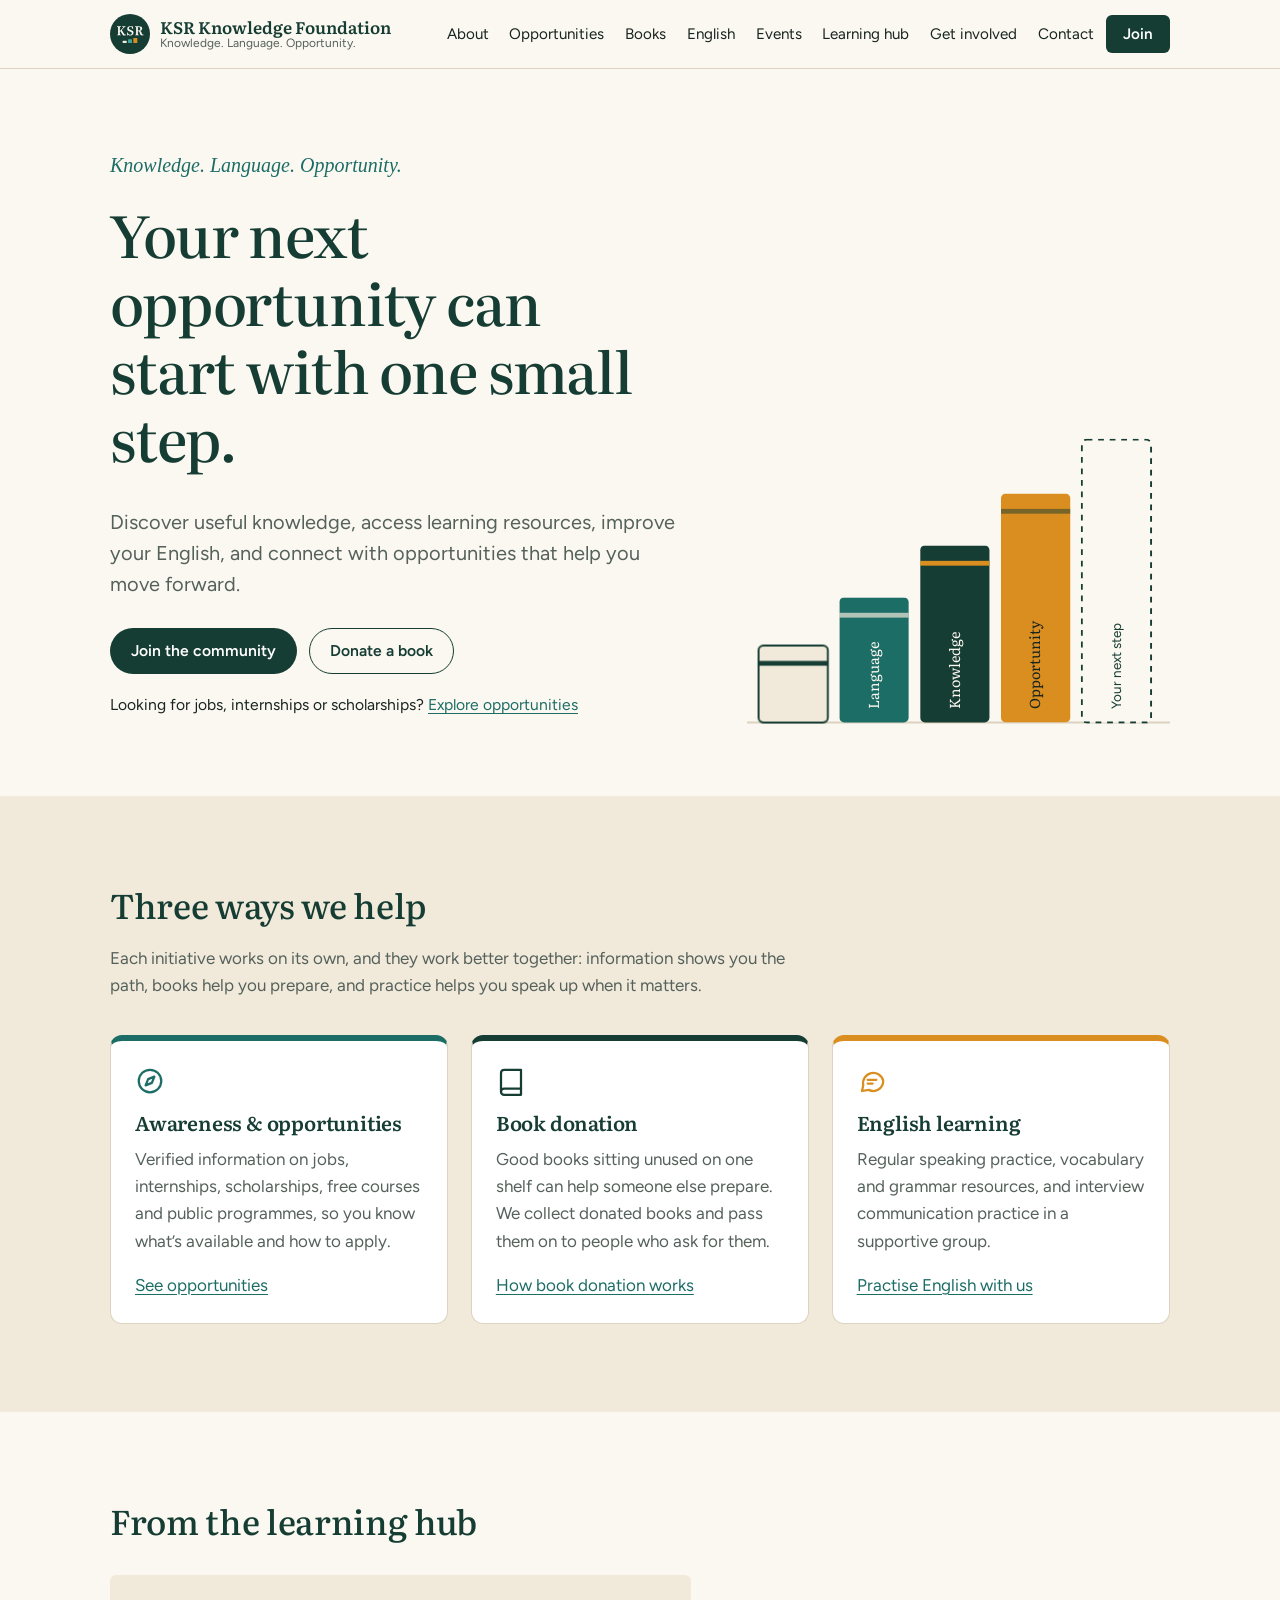
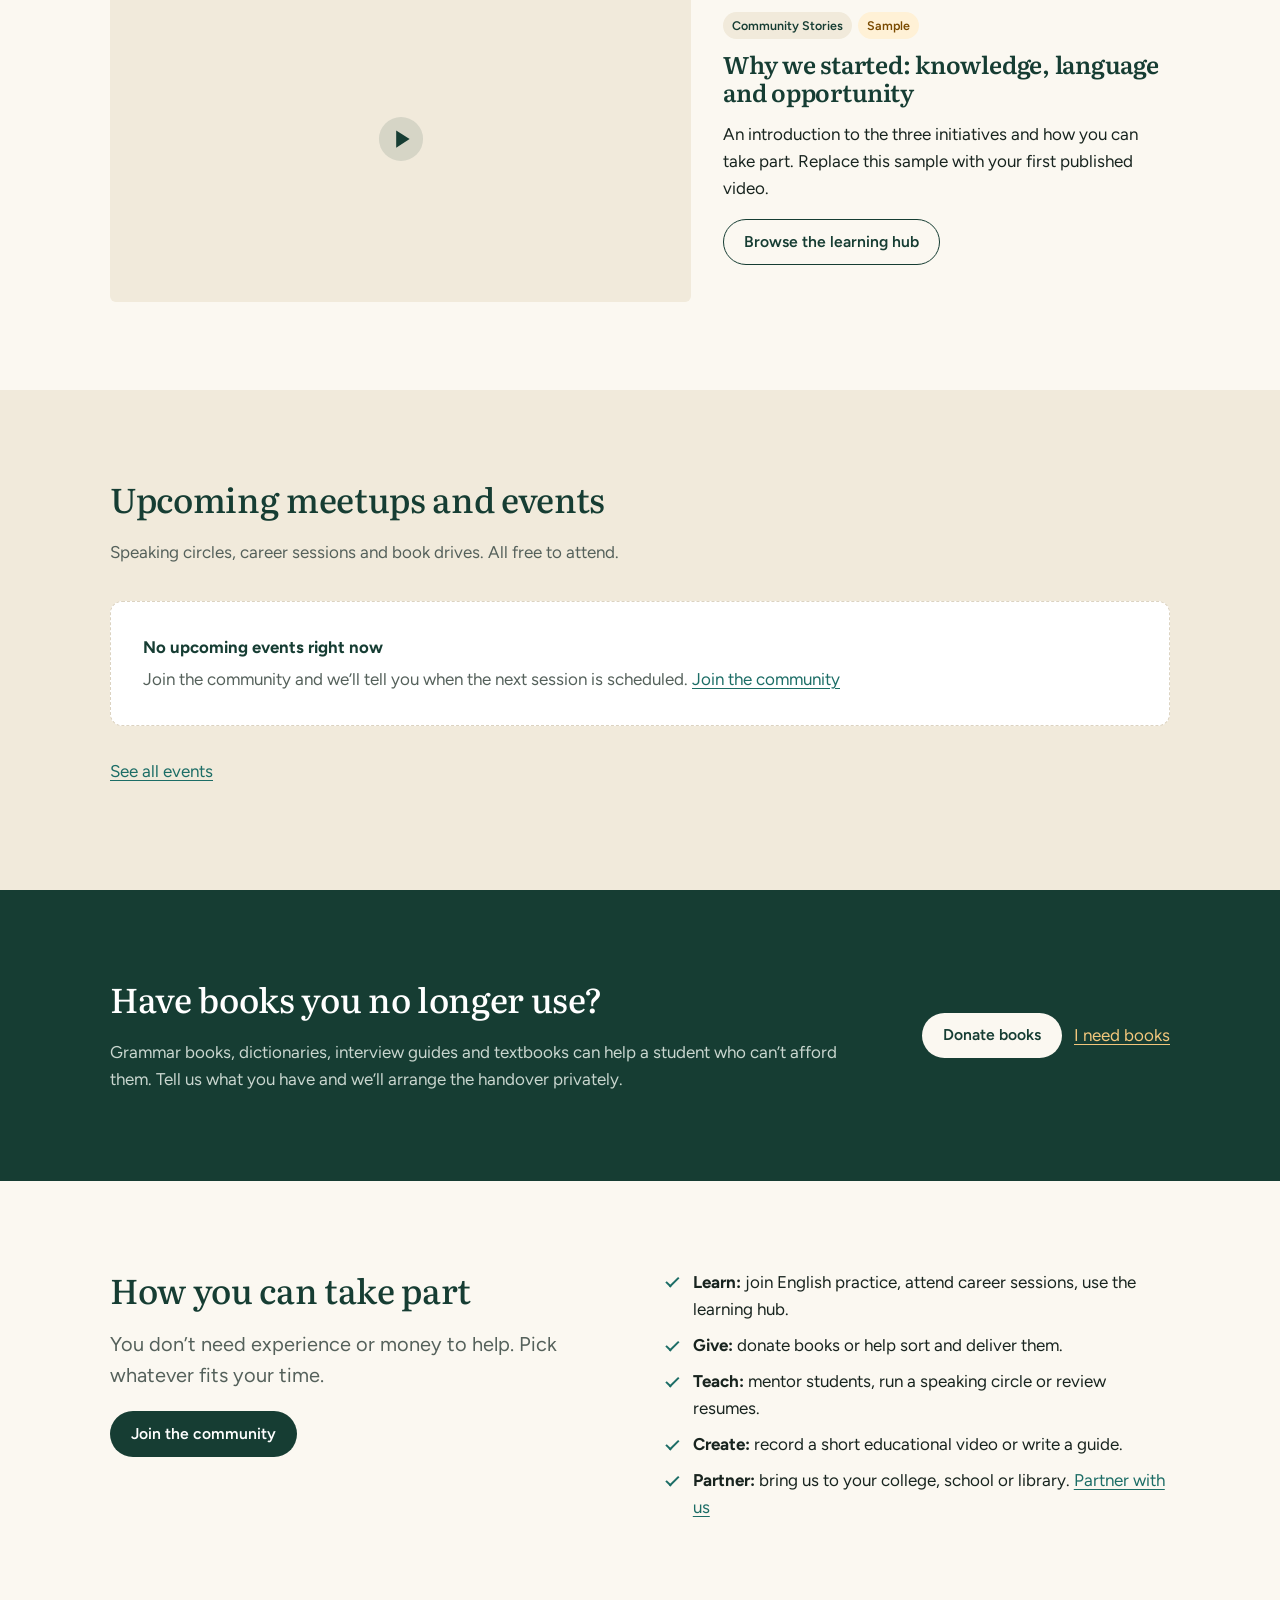
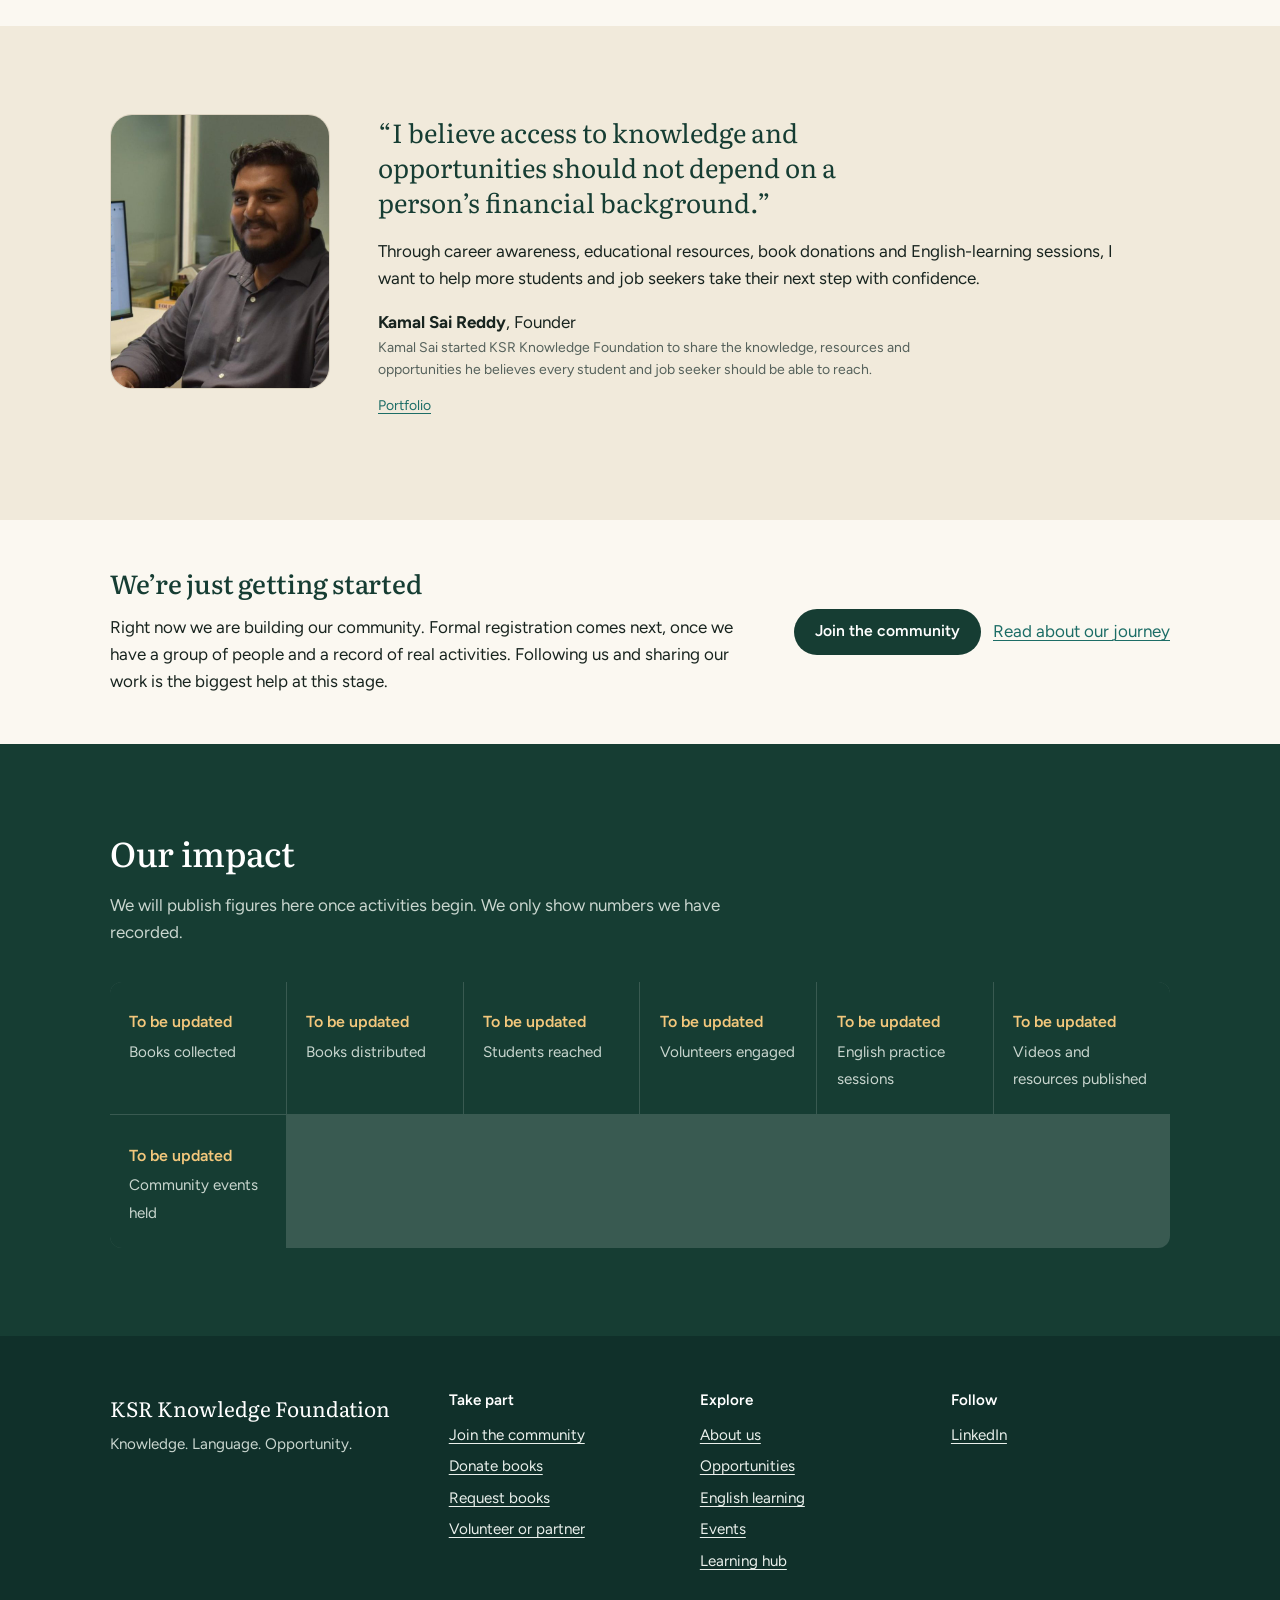
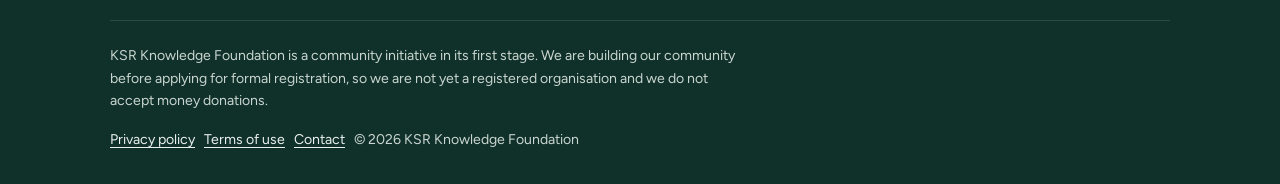
==== commit 4a63620a: "Add files via upload" ====
--- a/index.html
+++ b/index.html
@@ -27,7 +27,7 @@
 <a class="skip-link" href="#main">Skip to content</a>
 <header class="site-header">
   <div class="wrap header-inner">
-    <a class="brand" href="index.html"><svg class="brand-mark" viewBox="0 0 36 36" aria-hidden="true"><rect width="36" height="36" rx="9" fill="#163D33"/><rect x="7" y="19" width="6" height="10" rx="1.2" fill="#F1EADB"/><rect x="15" y="13" width="6" height="16" rx="1.2" fill="#3FA59B"/><rect x="23" y="7" width="6" height="22" rx="1.2" fill="#D98E1F"/></svg><span class="brand-name"><span data-org>KSR Knowledge Foundation</span><small data-tagline>Knowledge. Language. Opportunity.</small></span></a>
+    <a class="brand" href="index.html"><img class="brand-mark" src="logo.svg" width="40" height="40" alt=""><span class="brand-name"><span data-org>KSR Knowledge Foundation</span><small data-tagline>Knowledge. Language. Opportunity.</small></span></a>
     <button class="nav-toggle" type="button" aria-expanded="false" aria-controls="site-nav"><svg width="18" height="18" viewBox="0 0 18 18" aria-hidden="true"><path d="M2 4h14M2 9h14M2 14h14" stroke="currentColor" stroke-width="2" stroke-linecap="round"/></svg><span>Menu</span></button>
     <nav class="site-nav" id="site-nav" aria-label="Main">
       <ul class="nav-list"><li class="nav-home"><a href="index.html" aria-current="page">Home</a></li><li><a href="about.html">About</a></li><li><a href="opportunities.html">Opportunities</a></li><li><a href="books.html">Books</a></li><li><a href="english.html">English</a></li><li><a href="events.html">Events</a></li><li><a href="learn.html">Learning hub</a></li><li><a href="get-involved.html">Get involved</a></li><li><a href="contact.html">Contact</a></li><li><a class="btn btn-primary" href="join.html">Join</a></li></ul>
--- a/style.css
+++ b/style.css
@@ -74,7 +74,7 @@
 .header-inner { display: flex; align-items: center; justify-content: space-between; min-height: var(--header-h); gap: 1rem; }
 .brand { display: flex; align-items: center; gap: .65rem; text-decoration: none; color: var(--forest); }
 .brand:hover { color: var(--forest); }
-.brand-mark { width: 36px; height: 36px; flex: none; }
+.brand-mark { width: 40px; height: 40px; flex: none; }
 .brand-name { white-space: nowrap; font-family: var(--serif); font-weight: 600; font-size: 1.05rem; line-height: 1.15; }
 .brand-name small { display: block; font-family: var(--sans); font-weight: 400; font-size: .75rem; color: var(--muted); }
 .nav-list { list-style: none; display: flex; gap: .2rem; margin: 0; padding: 0; align-items: center; }
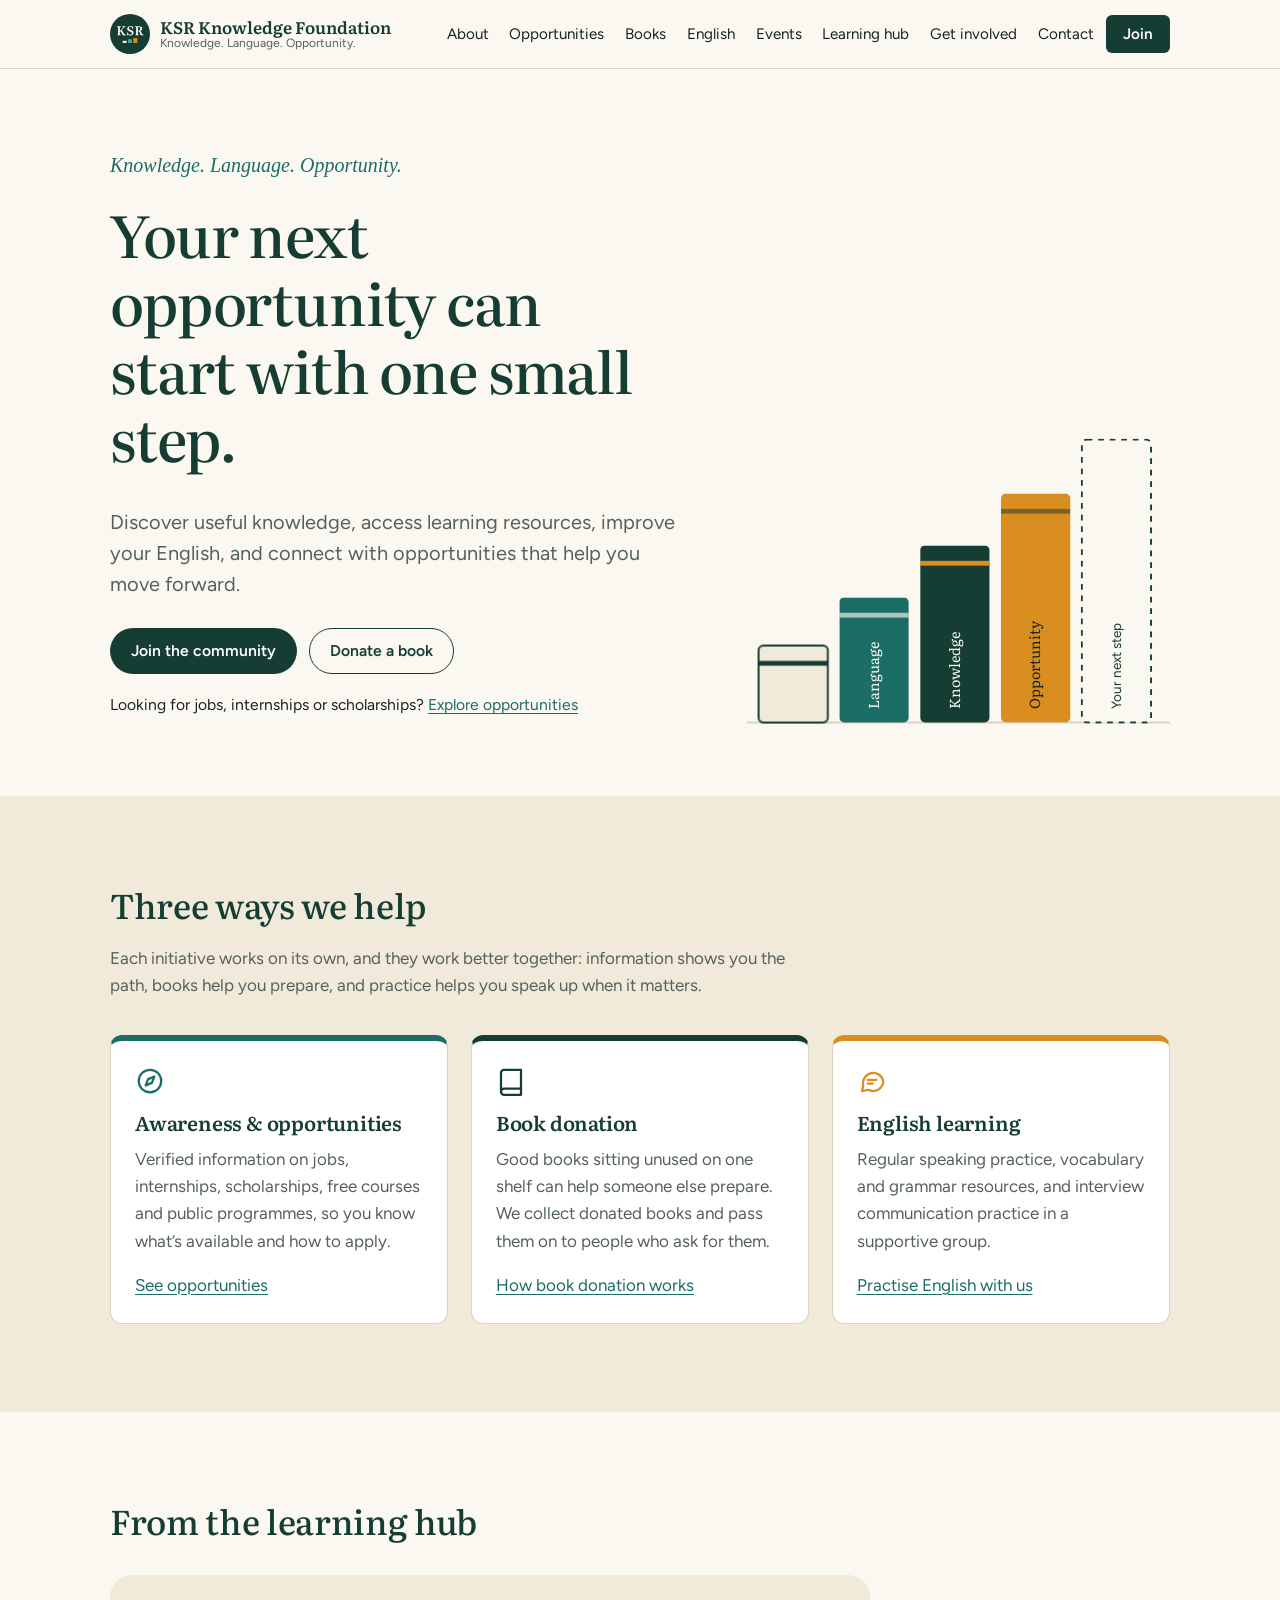
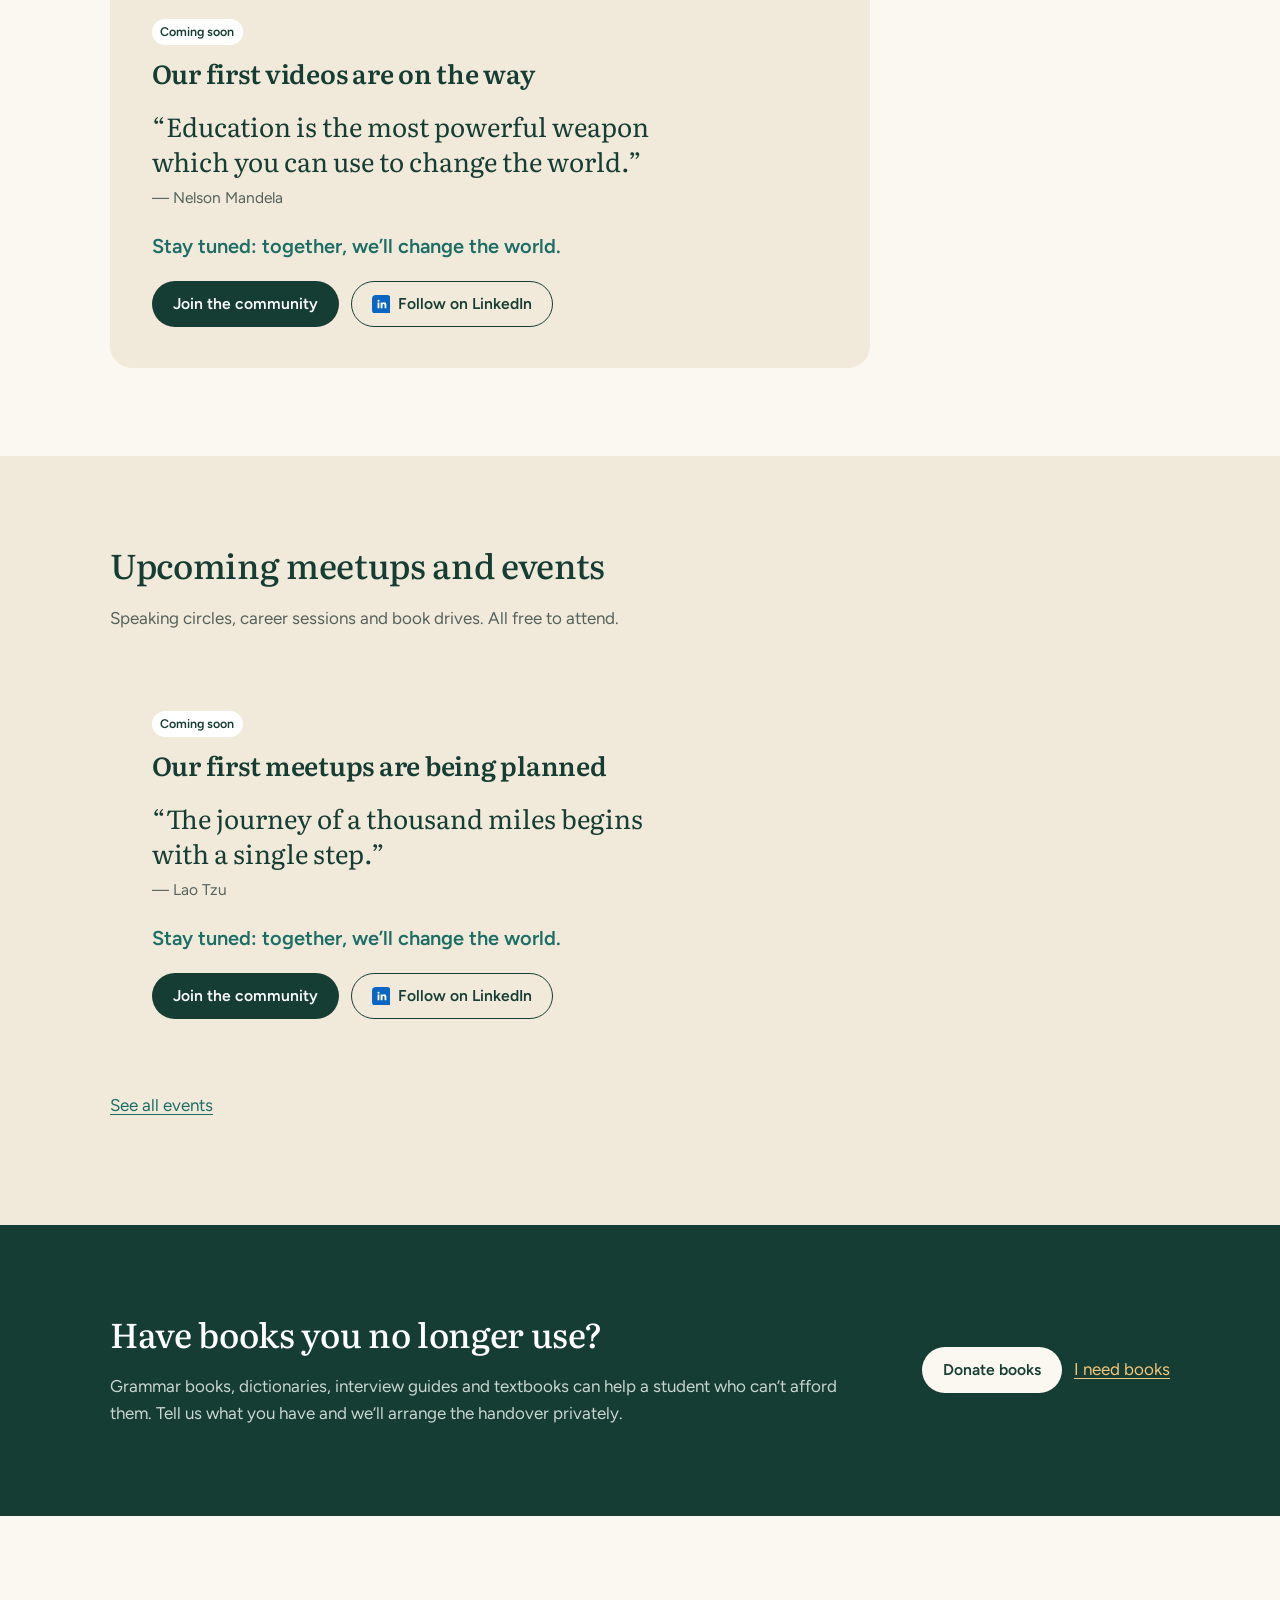
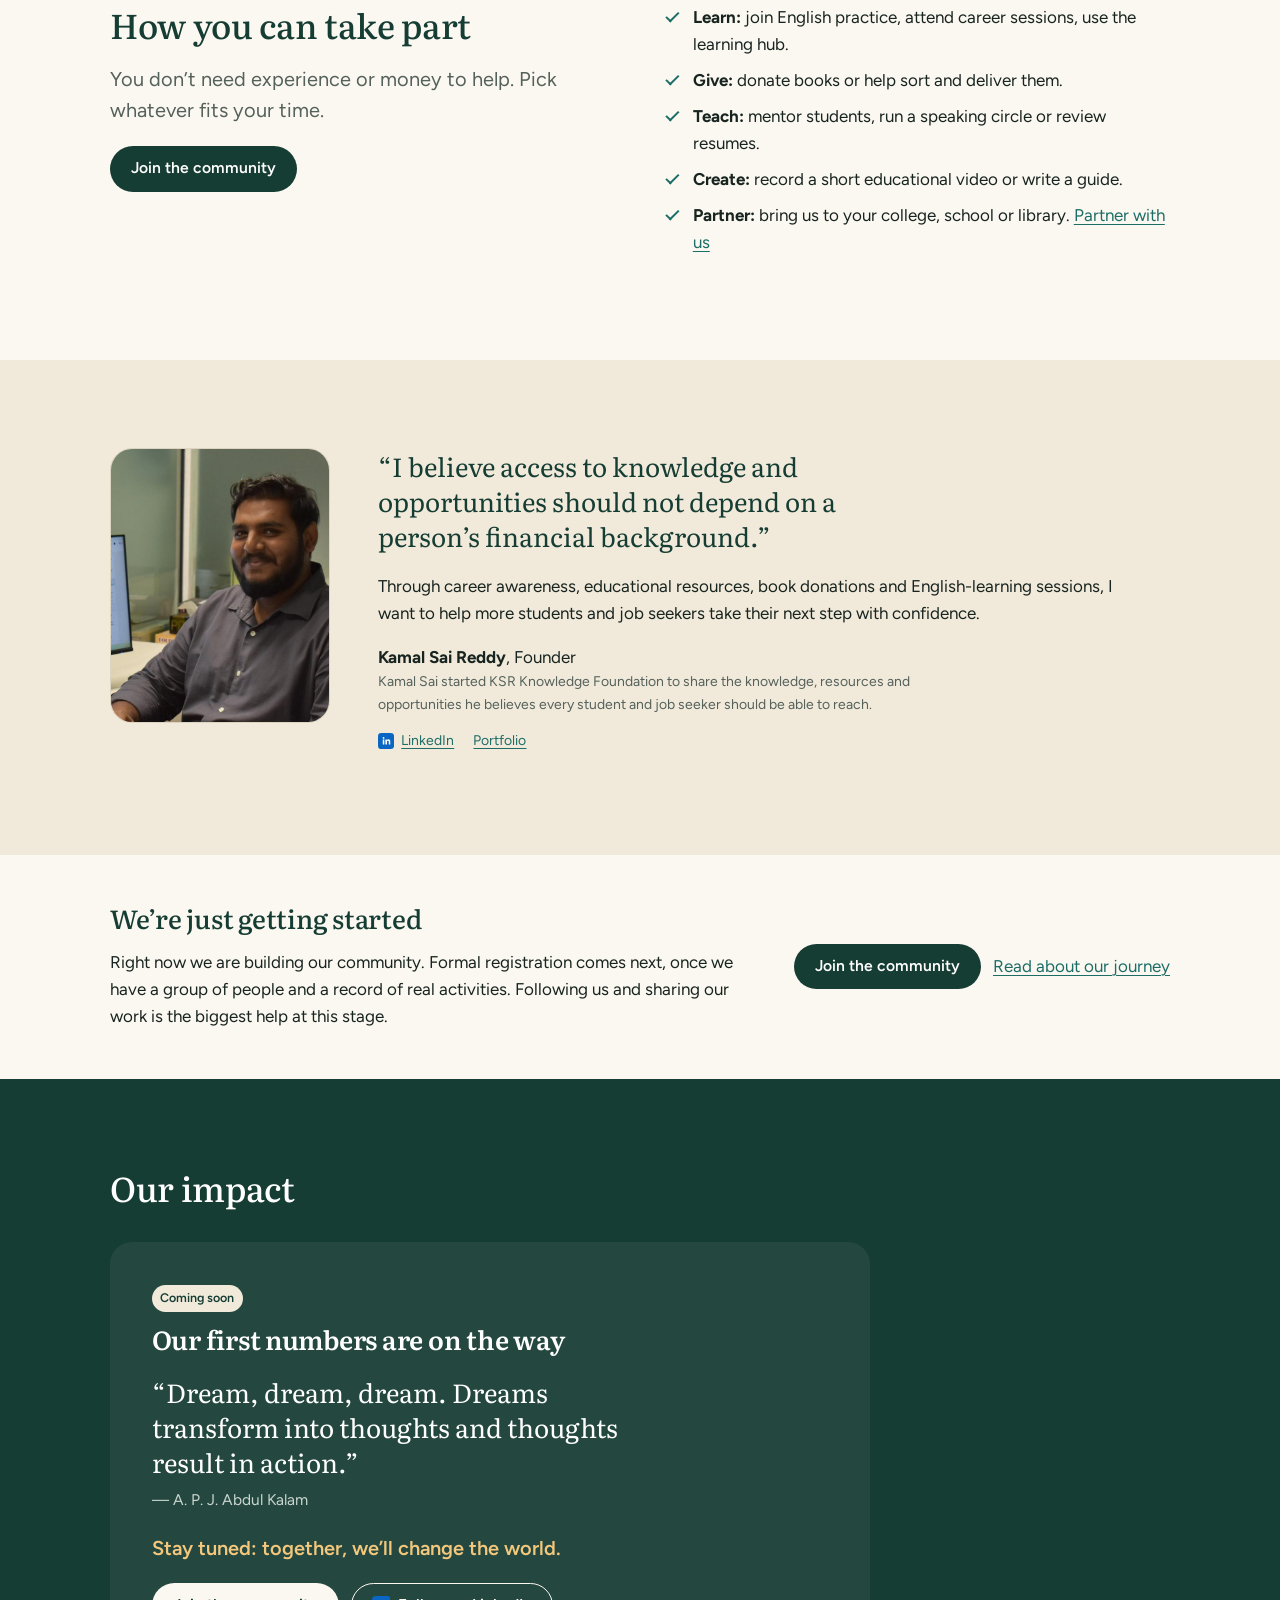
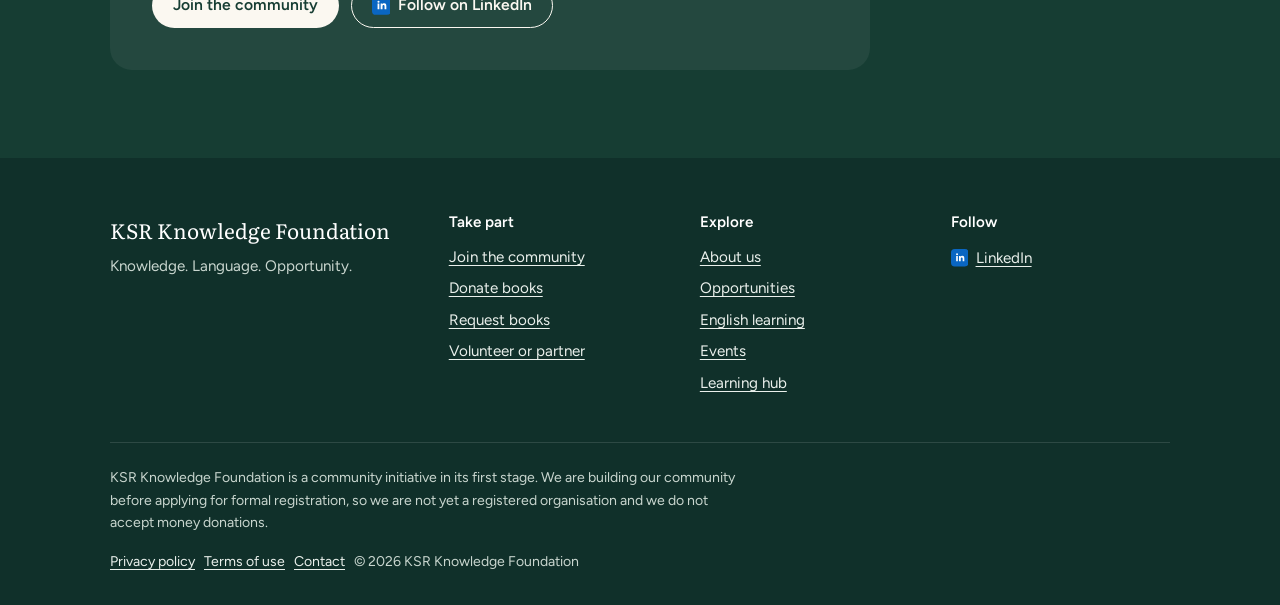
==== commit 5ef9e383: "Add files via upload" ====
--- a/index.html
+++ b/index.html
@@ -18,16 +18,16 @@
 <link rel="preconnect" href="https://fonts.googleapis.com">
 <link rel="preconnect" href="https://fonts.gstatic.com" crossorigin>
 <link href="https://fonts.googleapis.com/css2?family=Figtree:wght@400;500;600&family=Literata:ital,opsz,wght@0,7..72,400;0,7..72,500;0,7..72,600;1,7..72,400&display=swap" rel="stylesheet">
-<link rel="stylesheet" href="style.css">
-<script src="config.js" defer></script>
-<script src="content.js" defer></script>
-<script src="main.js" defer></script>
+<link rel="stylesheet" href="style.css?v=6">
+<script src="config.js?v=6" defer></script>
+<script src="content.js?v=6" defer></script>
+<script src="main.js?v=6" defer></script>
 </head>
 <body>
 <a class="skip-link" href="#main">Skip to content</a>
 <header class="site-header">
   <div class="wrap header-inner">
-    <a class="brand" href="index.html"><img class="brand-mark" src="logo.svg" width="40" height="40" alt=""><span class="brand-name"><span data-org>KSR Knowledge Foundation</span><small data-tagline>Knowledge. Language. Opportunity.</small></span></a>
+    <a class="brand" href="index.html"><img class="brand-mark" src="logo.svg?v=6" width="40" height="40" alt=""><span class="brand-name"><span data-org>KSR Knowledge Foundation</span><small data-tagline>Knowledge. Language. Opportunity.</small></span></a>
     <button class="nav-toggle" type="button" aria-expanded="false" aria-controls="site-nav"><svg width="18" height="18" viewBox="0 0 18 18" aria-hidden="true"><path d="M2 4h14M2 9h14M2 14h14" stroke="currentColor" stroke-width="2" stroke-linecap="round"/></svg><span>Menu</span></button>
     <nav class="site-nav" id="site-nav" aria-label="Main">
       <ul class="nav-list"><li class="nav-home"><a href="index.html" aria-current="page">Home</a></li><li><a href="about.html">About</a></li><li><a href="opportunities.html">Opportunities</a></li><li><a href="books.html">Books</a></li><li><a href="english.html">English</a></li><li><a href="events.html">Events</a></li><li><a href="learn.html">Learning hub</a></li><li><a href="get-involved.html">Get involved</a></li><li><a href="contact.html">Contact</a></li><li><a class="btn btn-primary" href="join.html">Join</a></li></ul>
--- a/style.css
+++ b/style.css
@@ -303,3 +303,46 @@
 @media (max-width: 520px) { .footer-grid { grid-template-columns: 1fr; } }
 
 .mt-0 { margin-top: 0; } .mb-0 { margin-bottom: 0; } .mt-2 { margin-top: 2rem; }
+
+/* Coming soon */
+.coming-soon { background: var(--cream); border-radius: var(--radius-l); padding: clamp(1.6rem, 4vw, 2.6rem); max-width: 760px; }
+.cs-heading { font-size: var(--step-2); margin: .8rem 0 .2rem; }
+.cs-quote { margin: 1.2rem 0; padding: 0; }
+.cs-quote p { font-family: var(--serif); font-size: var(--step-2); line-height: 1.35; color: var(--forest); margin: 0 0 .5rem; max-width: 34ch; }
+.cs-quote footer { color: var(--muted); font-size: .97rem; }
+.cs-quote footer::before { content: "— "; }
+.cs-message { font-weight: 600; color: var(--teal); font-size: var(--step-1); margin-bottom: 1.2rem; }
+.section-forest .coming-soon { background: rgba(255,255,255,.06); }
+.section-forest .cs-heading, .section-forest .cs-quote p { color: var(--white); }
+.section-forest .cs-quote footer { color: #C9D6CF; }
+.section-forest .cs-message { color: #F3C77C; }
+.section-forest .coming-soon .btn-primary { background: var(--paper); color: var(--forest); }
+.section-forest .coming-soon .btn-secondary { color: var(--paper); border-color: var(--paper); }
+.section-forest .coming-soon .btn-secondary:hover { background: var(--paper); color: var(--forest); }
+dialog .coming-soon { background: transparent; padding: 0; }
+.topic-grid { display: grid; grid-template-columns: repeat(auto-fill, minmax(250px, 1fr)); gap: 1rem; }
+.topic-tile { text-align: left; font: inherit; color: var(--ink); background: var(--white); border: 1px solid var(--line); border-radius: var(--radius-m); padding: 1.3rem; display: flex; flex-direction: column; gap: .45rem; cursor: pointer; min-height: 160px; }
+.topic-tile:hover { border-color: var(--teal); }
+.topic-name { font-family: var(--serif); font-weight: 600; font-size: 1.15rem; color: var(--forest); }
+.topic-desc { color: var(--muted); font-size: .95rem; flex: 1; }
+.coming-soon .badge { background: var(--white); }
+.section-forest .coming-soon .badge { background: var(--cream); }
+
+.follow-card { display: flex; gap: 1rem; align-items: flex-start; background: var(--white); border: 1px solid var(--line); border-radius: var(--radius-m); padding: 1.5rem; }
+.follow-card p { color: var(--muted); }
+.follow-icon { width: 40px; height: 40px; flex: none; }
+.nav-list .btn-primary[aria-current="page"] { color: var(--white); box-shadow: none; border-radius: 999px; }
+.join-side { display: grid; gap: 1.4rem; align-content: start; }
+@media (max-width: 860px) { .join-side { order: -1; } .join-side .panel-cream { display: none; } }
+.grid-main-side { grid-template-columns: 1.6fr 1fr; }
+.grid-side-main { grid-template-columns: 1fr 1.6fr; }
+@media (max-width: 860px) { .grid-main-side, .grid-side-main { grid-template-columns: 1fr; } }
+.nav-toggle svg { flex: none; width: 18px; height: 18px; }
+.nav-toggle { flex: none; }
+@media (max-width: 400px) { .brand-name { font-size: .95rem; } }
+@media (max-width: 400px) { .brand-name { white-space: normal; line-height: 1.15; } .brand { min-width: 0; } }
+
+.li-icon { width: 1.15em; height: 1.15em; flex: none; display: inline-block; vertical-align: -0.2em; }
+.icon-link { display: inline-flex; align-items: center; gap: .45rem; margin-right: 1.2rem; }
+.btn .li-icon { width: 1.2em; height: 1.2em; }
+.icon-link { vertical-align: middle; }
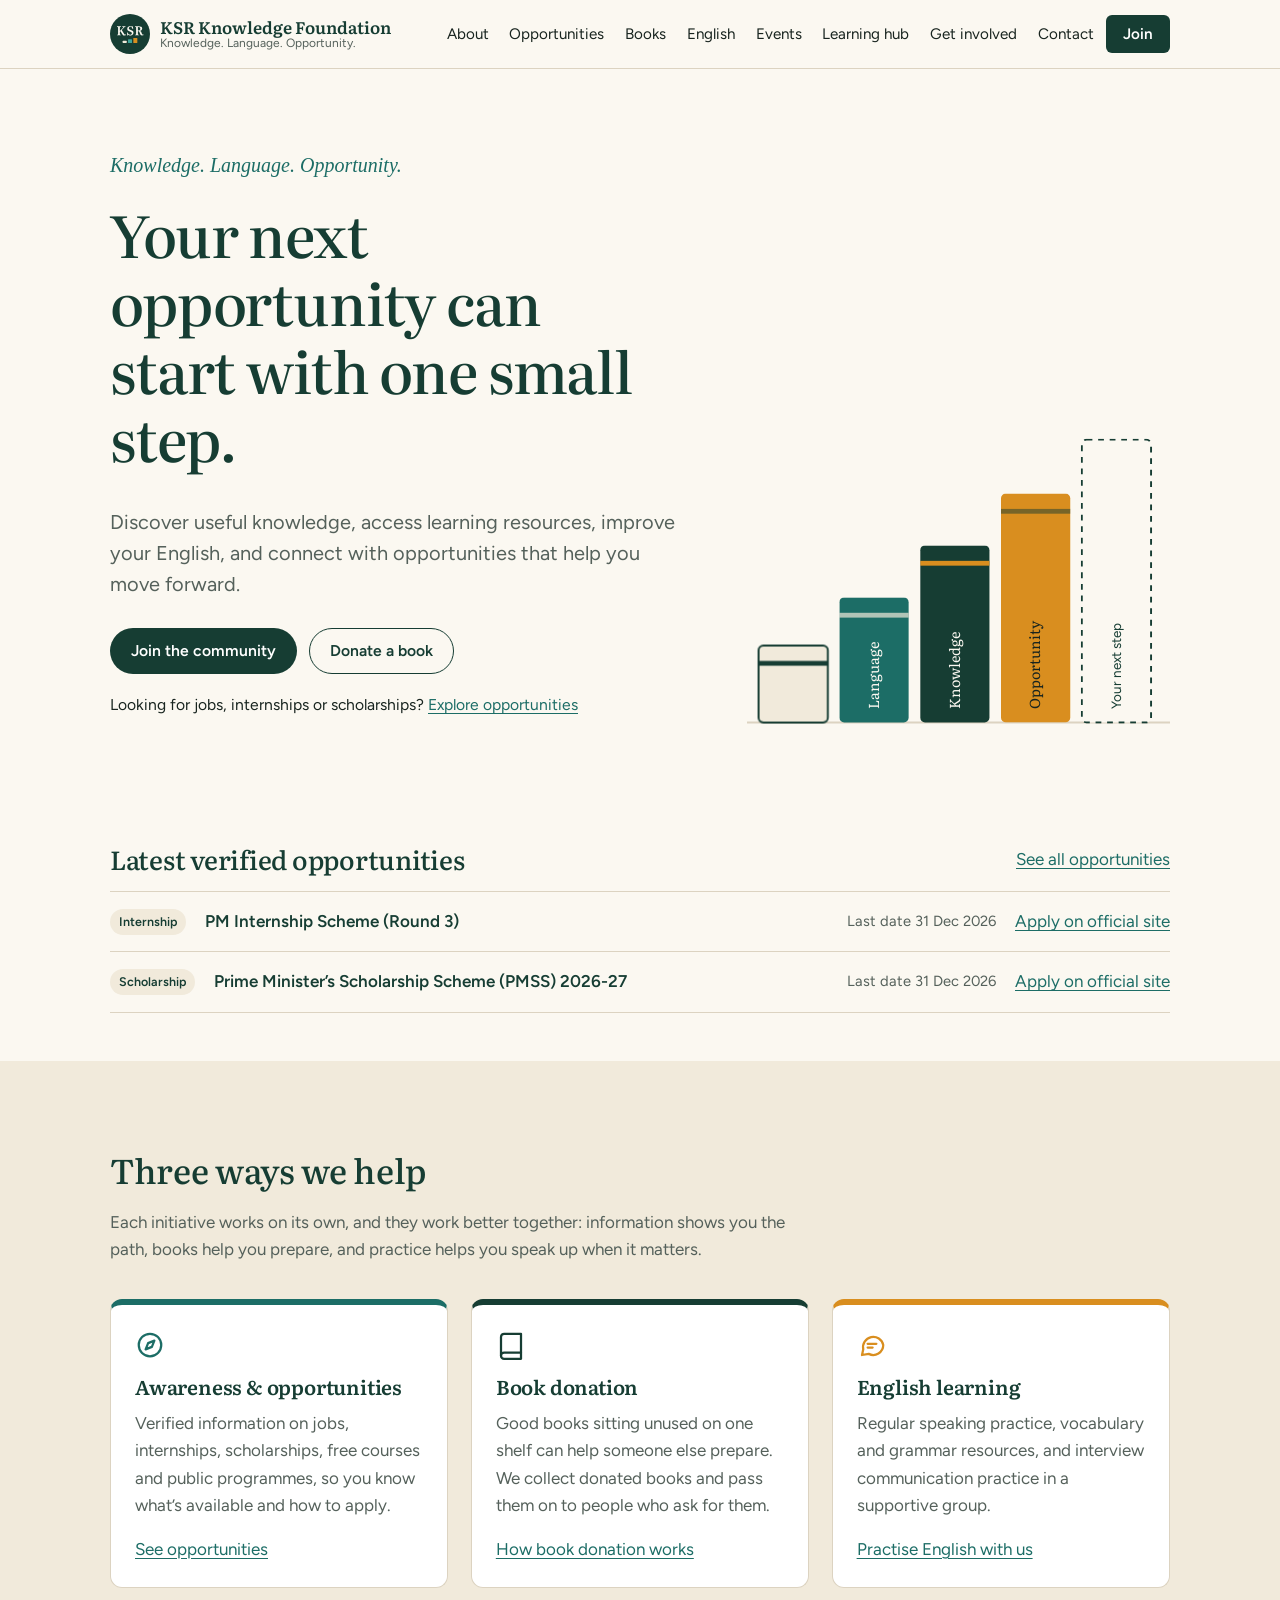
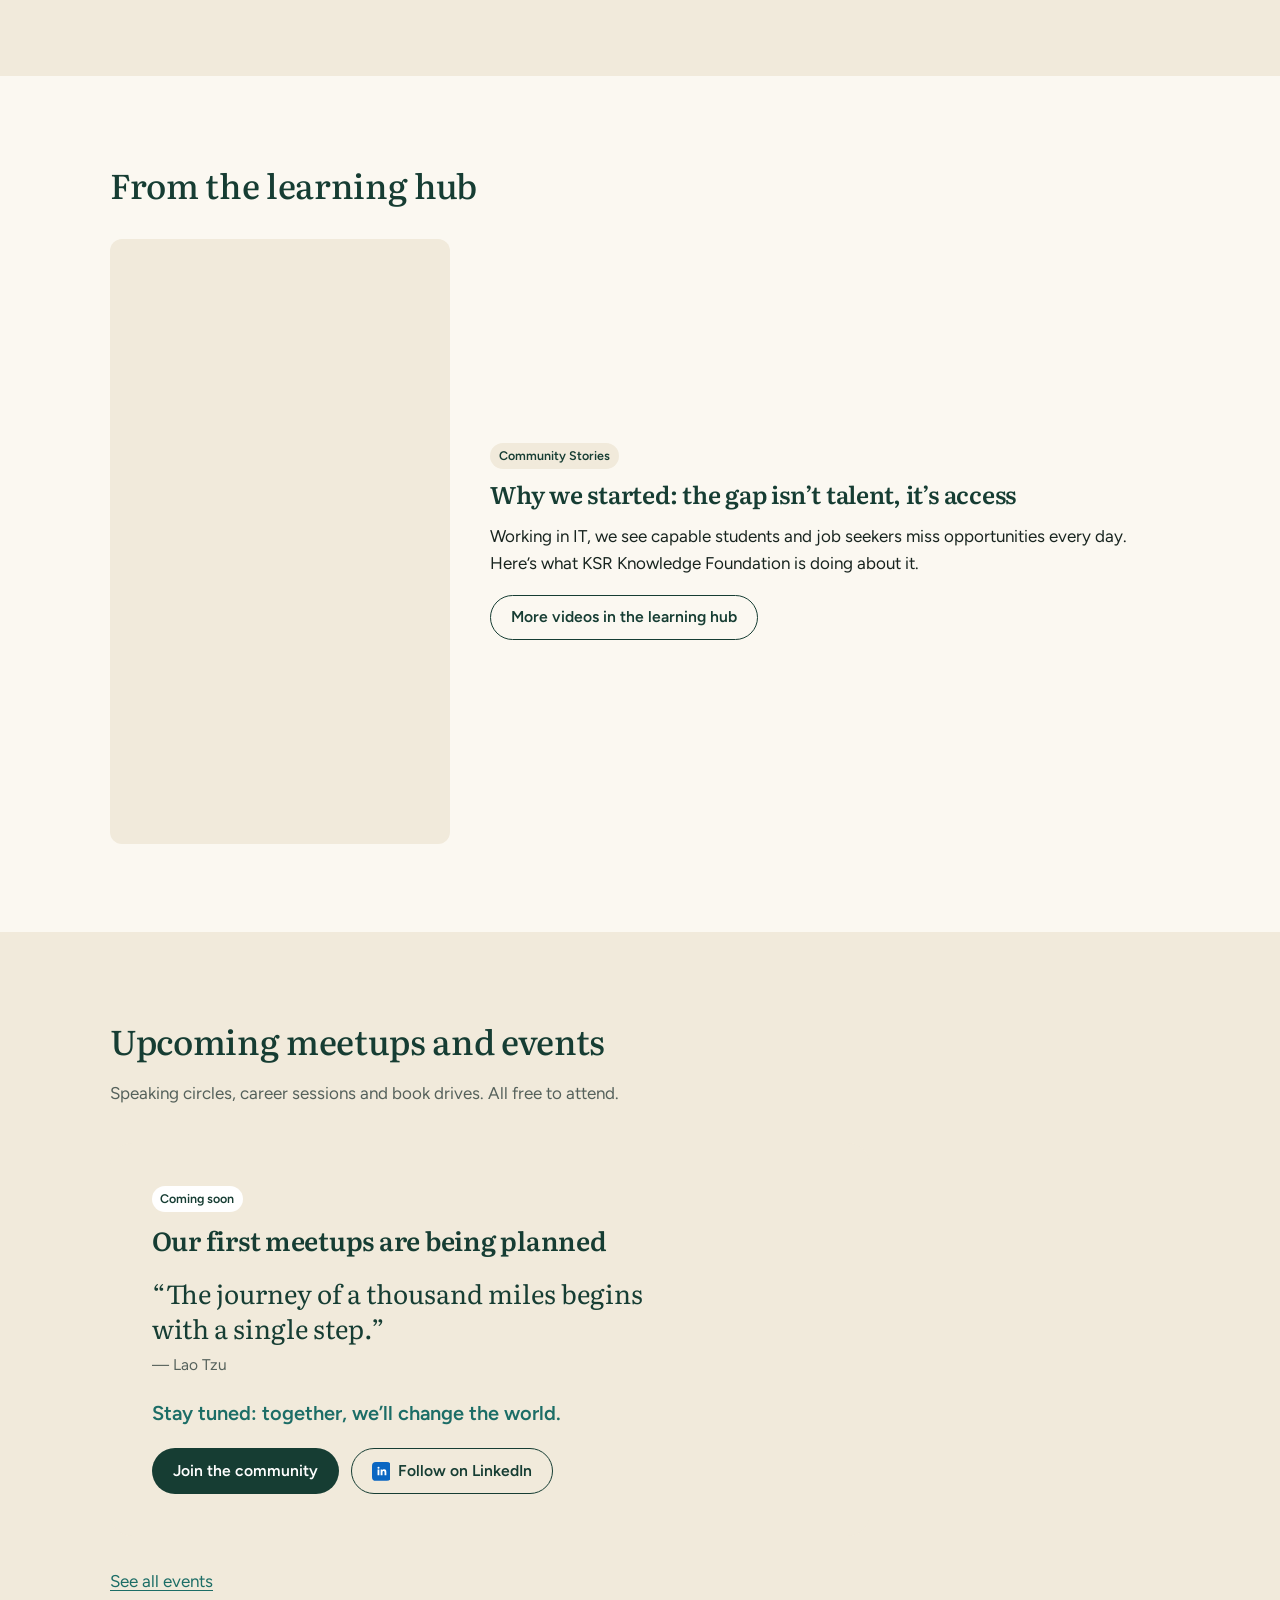
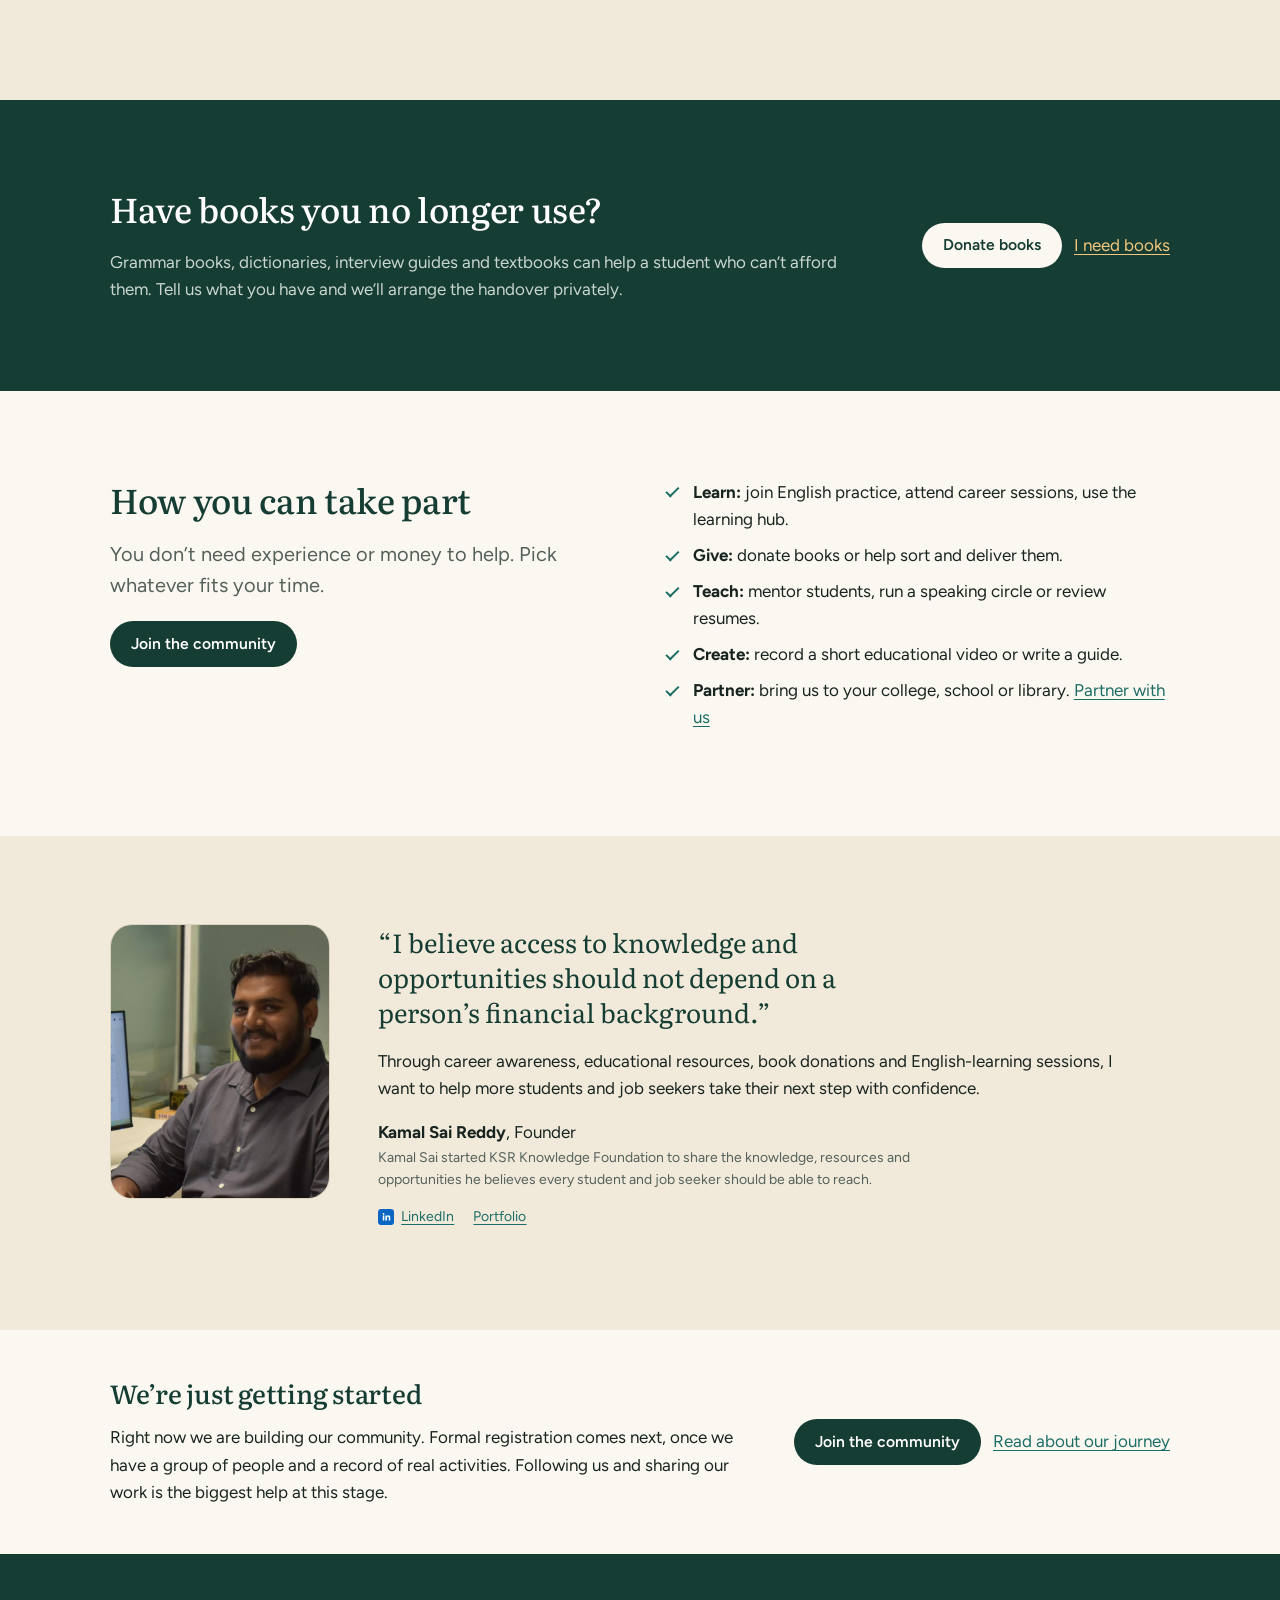
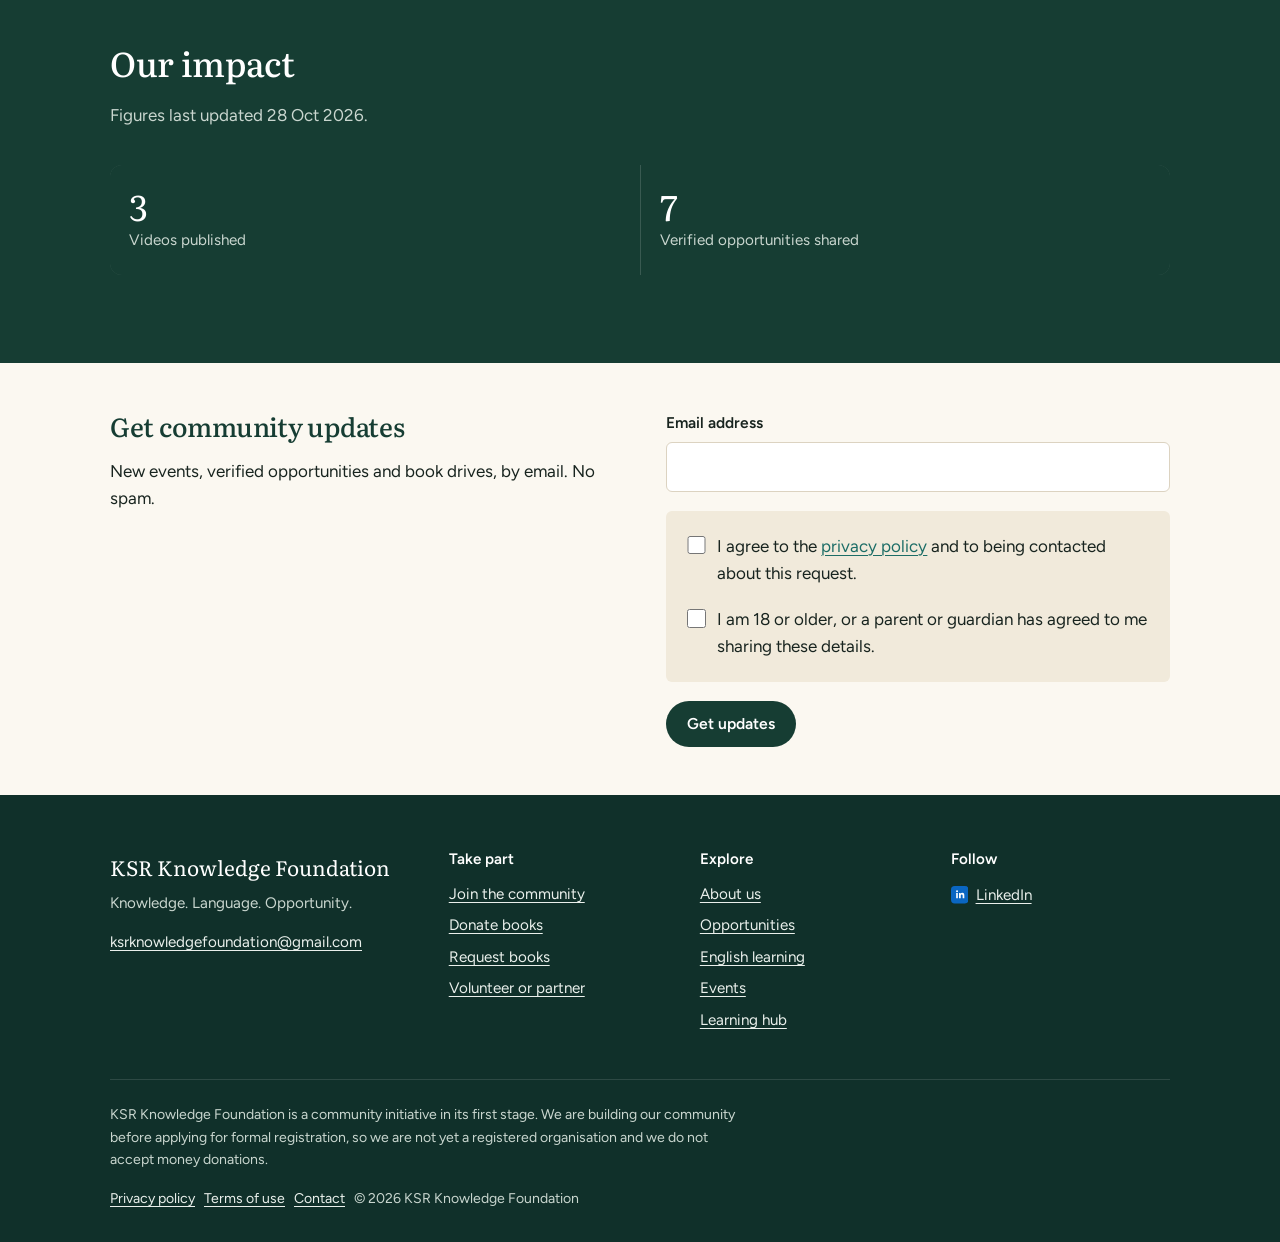
==== commit b8eebee7: "Add files via upload updates" ====
--- a/index.html
+++ b/index.html
@@ -52,6 +52,11 @@
   <g class="spine"><rect x="264" y="92" width="72" height="238" rx="5" fill="#D98E1F"/><rect x="264" y="108" width="72" height="5" fill="#163D33" opacity=".5"/><text x="305" y="316" fill="#18241F" font-family="Literata, Georgia, serif" font-size="15" transform="rotate(-90 305 316)">Opportunity</text></g>
   <g class="spine"><rect x="348" y="36" width="72" height="294" rx="5" fill="#FBF8F1" stroke="#163D33" stroke-width="2" stroke-dasharray="6 6"/><text x="389" y="316" fill="#163D33" font-family="Figtree, sans-serif" font-size="14" transform="rotate(-90 389 316)">Your next step</text></g>
 </svg>
+</div></section>
+
+<section class="section-tight" aria-labelledby="h-latest"><div class="wrap">
+  <div class="callout" style="margin-bottom:1rem"><h2 id="h-latest" style="font-size:var(--step-2);margin:0">Latest verified opportunities</h2><a href="opportunities.html">See all opportunities</a></div>
+  <div data-render="opportunities-preview"></div>
 </div></section>
 
 <section class="section section-cream" aria-labelledby="h-what"><div class="wrap">
--- a/style.css
+++ b/style.css
@@ -346,3 +346,23 @@
 .icon-link { display: inline-flex; align-items: center; gap: .45rem; margin-right: 1.2rem; }
 .btn .li-icon { width: 1.2em; height: 1.2em; }
 .icon-link { vertical-align: middle; }
+
+/* Shorts and YouTube */
+.embed-short { aspect-ratio: 9 / 16; width: 100%; max-width: 340px; display: block; }
+dialog .embed-short { margin: 0 auto; max-height: 70vh; width: auto; height: 70vh; max-width: 100%; }
+.video-thumb.short { aspect-ratio: 9 / 16; background-size: cover; background-position: center; }
+.card-list.shorts { grid-template-columns: repeat(auto-fill, minmax(210px, 1fr)); }
+.featured-video.short { grid-template-columns: minmax(0, 340px) minmax(0, 1fr); gap: 2.5rem; }
+@media (max-width: 760px) { .featured-video.short { grid-template-columns: 1fr; } }
+.btn-youtube { background: #FFFFFF; color: #18241F; border-color: var(--line); }
+.btn-youtube:hover { background: #FFF5F5; color: #18241F; border-color: #FF0000; }
+.yt-icon { width: 1.5em; height: 1.1em; flex: none; }
+.toolbar-end { margin-left: auto; }
+
+/* Home: latest opportunities */
+.opp-mini { list-style: none; margin: 0; padding: 0; border-top: 1px solid var(--line); }
+.opp-mini li { display: grid; grid-template-columns: auto 1fr auto auto; gap: .6rem 1.2rem; align-items: center; padding: 1rem 0; border-bottom: 1px solid var(--line); margin: 0; }
+.opp-mini-title { font-weight: 600; color: var(--forest); }
+.opp-mini-date { font-size: .92rem; color: var(--muted); white-space: nowrap; }
+.opp-mini-date.soon { color: var(--danger); font-weight: 600; }
+@media (max-width: 760px) { .opp-mini li { grid-template-columns: 1fr; gap: .35rem; } }
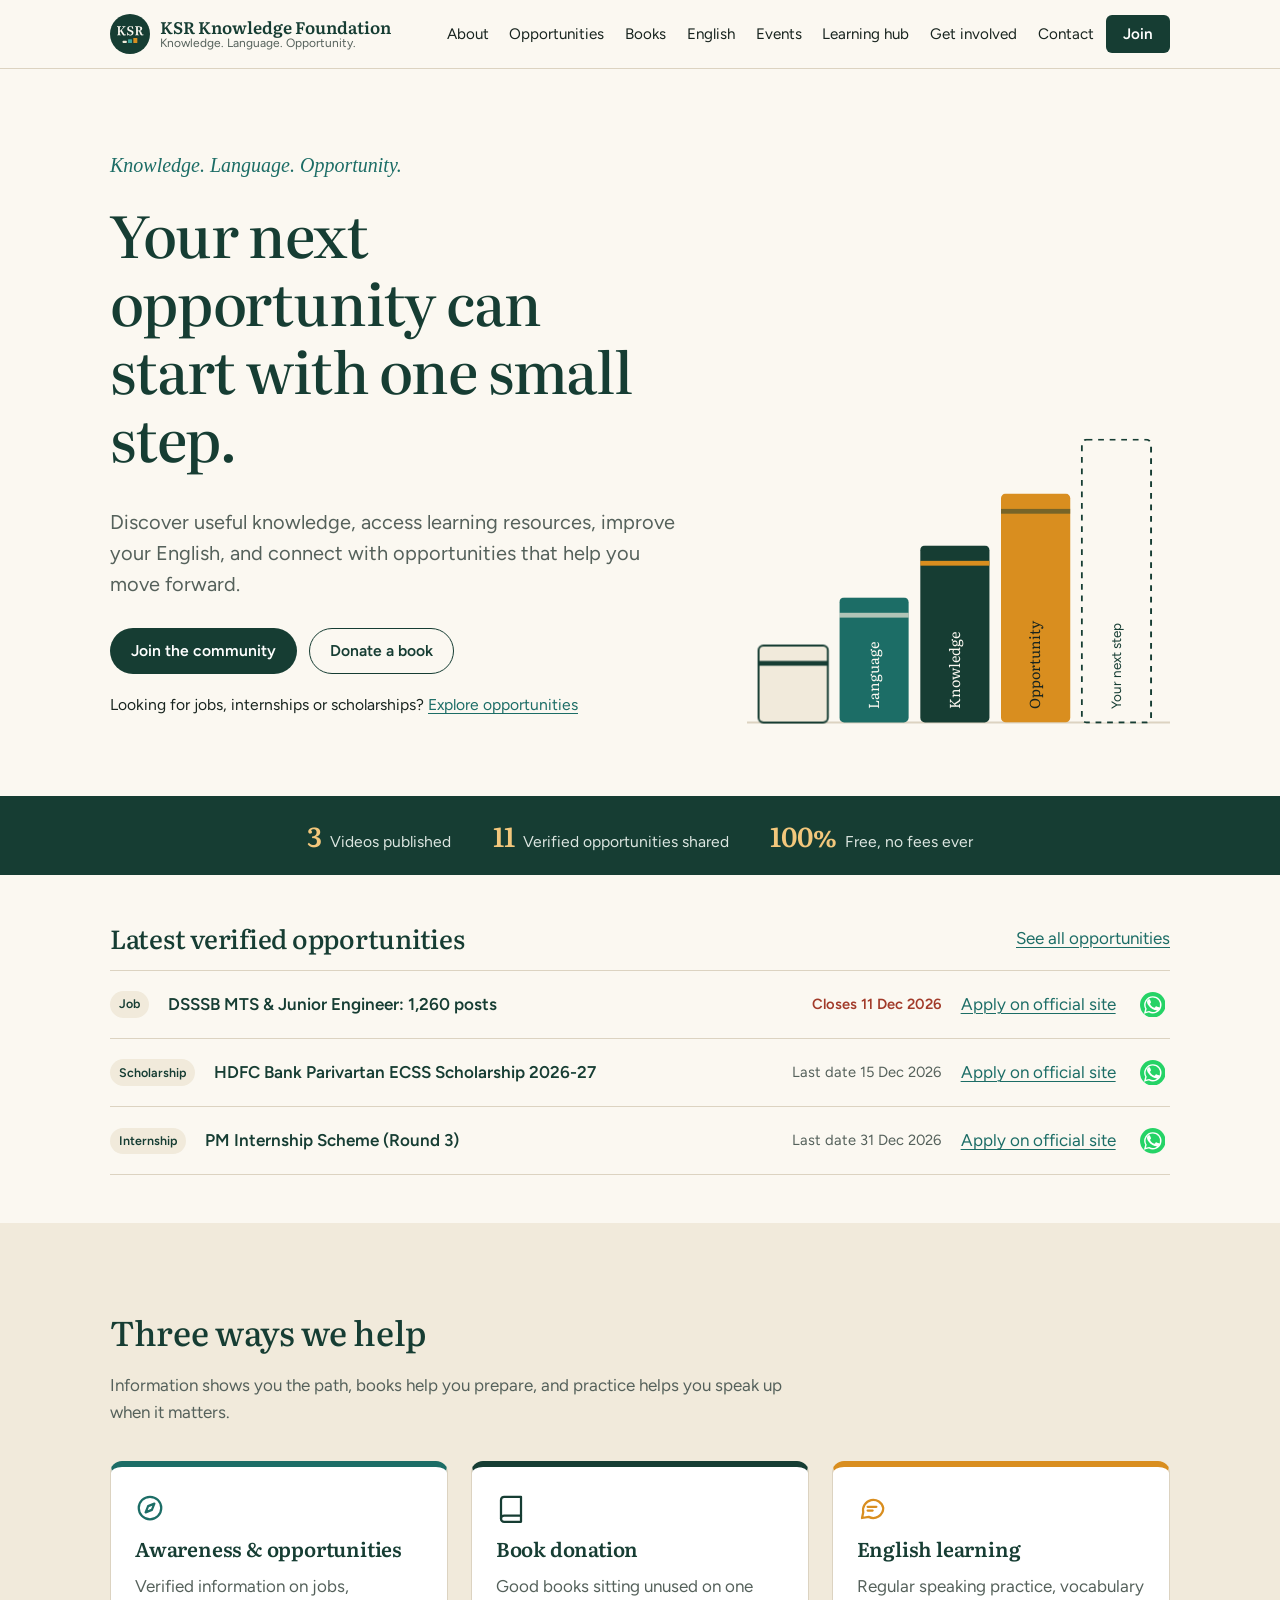
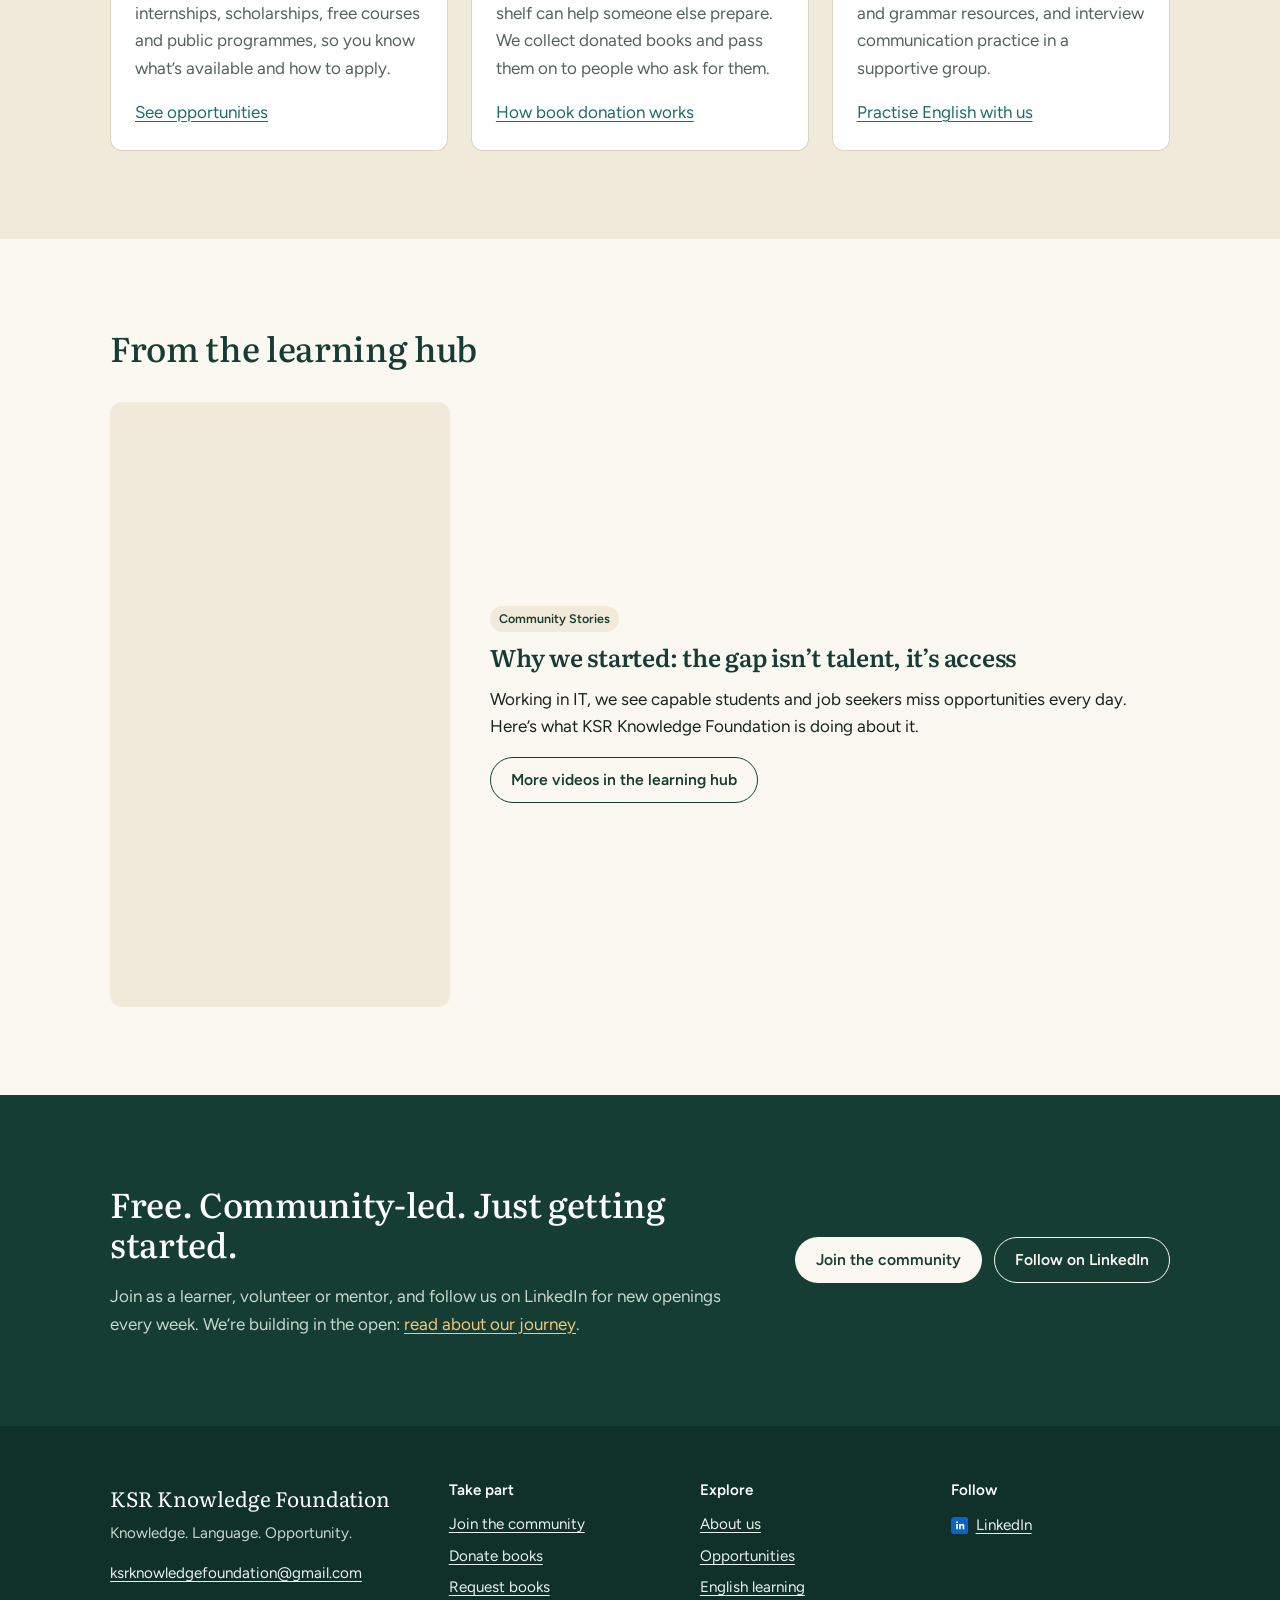
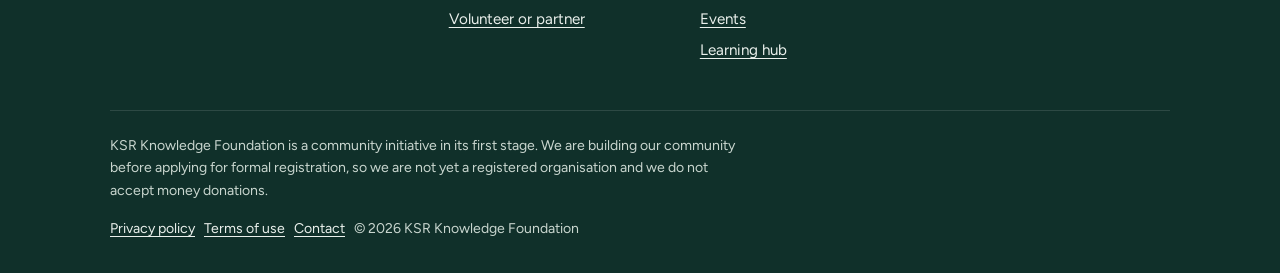
==== commit e11eb550: "Add files via upload Home page Update" ====
--- a/index.html
+++ b/index.html
@@ -54,13 +54,17 @@
 </svg>
 </div></section>
 
+<section class="trust-strip" aria-label="Our impact so far"><div class="wrap">
+  <ul class="trust-list" data-render="impact-strip"></ul>
+</div></section>
+
 <section class="section-tight" aria-labelledby="h-latest"><div class="wrap">
   <div class="callout" style="margin-bottom:1rem"><h2 id="h-latest" style="font-size:var(--step-2);margin:0">Latest verified opportunities</h2><a href="opportunities.html">See all opportunities</a></div>
   <div data-render="opportunities-preview"></div>
 </div></section>
 
 <section class="section section-cream" aria-labelledby="h-what"><div class="wrap">
-  <div class="section-head"><h2 id="h-what">Three ways we help</h2><p>Each initiative works on its own, and they work better together: information shows you the path, books help you prepare, and practice helps you speak up when it matters.</p></div>
+  <div class="section-head"><h2 id="h-what">Three ways we help</h2><p>Information shows you the path, books help you prepare, and practice helps you speak up when it matters.</p></div>
   <div class="initiatives"><article class="initiative" style="--spine:#1C6D66"><svg class="icon" viewBox="0 0 24 24" fill="none" stroke="currentColor" stroke-width="1.8" stroke-linecap="round" stroke-linejoin="round" aria-hidden="true"><circle cx="12" cy="12" r="9"/><path d="M15.5 8.5l-2 5-5 2 2-5z"/></svg><h3>Awareness &amp; opportunities</h3><p>Verified information on jobs, internships, scholarships, free courses and public programmes, so you know what’s available and how to apply.</p><a href="opportunities.html">See opportunities</a></article><article class="initiative" style="--spine:#163D33"><svg class="icon" viewBox="0 0 24 24" fill="none" stroke="currentColor" stroke-width="1.8" stroke-linecap="round" stroke-linejoin="round" aria-hidden="true"><path d="M4 5.5A2.5 2.5 0 0 1 6.5 3H20v15H6.5A2.5 2.5 0 0 0 4 20.5z"/><path d="M4 20.5A2.5 2.5 0 0 0 6.5 23H20v-5"/></svg><h3>Book donation</h3><p>Good books sitting unused on one shelf can help someone else prepare. We collect donated books and pass them on to people who ask for them.</p><a href="books.html">How book donation works</a></article><article class="initiative" style="--spine:#D98E1F"><svg class="icon" viewBox="0 0 24 24" fill="none" stroke="currentColor" stroke-width="1.8" stroke-linecap="round" stroke-linejoin="round" aria-hidden="true"><path d="M21 12a8 8 0 0 1-11.6 7.1L4 20l1-4.6A8 8 0 1 1 21 12z"/><path d="M8.5 11h7M8.5 14h4"/></svg><h3>English learning</h3><p>Regular speaking practice, vocabulary and grammar resources, and interview communication practice in a supportive group.</p><a href="english.html">Practise English with us</a></article></div>
 </div></section>
 
@@ -69,67 +73,15 @@
   <div data-render="video-featured"></div>
 </div></section>
 
-<section class="section section-cream" aria-labelledby="h-events"><div class="wrap">
+<section class="section" aria-labelledby="h-events" data-hide-if-no-events><div class="wrap">
   <div class="section-head"><h2 id="h-events">Upcoming meetups and events</h2><p>Speaking circles, career sessions and book drives. All free to attend.</p></div>
   <div data-render="events-preview"></div>
   <p class="mt-2"><a href="events.html">See all events</a></p>
 </div></section>
 
-<section class="section section-forest" aria-labelledby="h-books"><div class="wrap callout">
-  <div><h2 id="h-books">Have books you no longer use?</h2><p class="mb-0" style="color:#C9D6CF">Grammar books, dictionaries, interview guides and textbooks can help a student who can’t afford them. Tell us what you have and we’ll arrange the handover privately.</p></div>
-  <div class="btn-row"><a class="btn btn-light" href="donate.html">Donate books</a><a href="donate.html#request">I need books</a></div>
-</div></section>
-
-<section class="section" aria-labelledby="h-part"><div class="wrap grid-2">
-  <div><h2 id="h-part">How you can take part</h2><p class="lede">You don’t need experience or money to help. Pick whatever fits your time.</p><a class="btn btn-primary" href="join.html">Join the community</a></div>
-  <div>
-    <ul class="checklist">
-      <li><strong>Learn:</strong> join English practice, attend career sessions, use the learning hub.</li>
-      <li><strong>Give:</strong> donate books or help sort and deliver them.</li>
-      <li><strong>Teach:</strong> mentor students, run a speaking circle or review resumes.</li>
-      <li><strong>Create:</strong> record a short educational video or write a guide.</li>
-      <li><strong>Partner:</strong> bring us to your college, school or library. <a href="get-involved.html">Partner with us</a></li>
-    </ul>
-  </div>
-</div></section>
-
-<section class="section section-cream" aria-labelledby="h-founder"><div class="wrap">
-  <h2 id="h-founder" class="visually-hidden">From the founder</h2>
-  <div class="founder">
-  <div class="founder-photo" data-founder-photo><span>Founder photo<br>coming soon</span></div>
-  <div>
-    <blockquote>“I believe access to knowledge and opportunities should not depend on a person’s financial background.”</blockquote>
-    <p>Through career awareness, educational resources, book donations and English-learning sessions, I want to help more students and job seekers take their next step with confidence.</p>
-    <p class="mb-0"><strong data-founder-name>[Founder name]</strong>, <span data-founder-role>Founder</span></p>
-    <p class="small" data-founder-bio></p>
-    <p class="small" data-founder-links hidden></p>
-  </div>
-</div>
-</div></section>
-
-<section class="section-tight" aria-labelledby="h-start"><div class="wrap callout">
-  <div><h2 id="h-start" style="font-size:var(--step-2)">We’re just getting started</h2><p class="mb-0">Right now we are building our community. Formal registration comes next, once we have a group of people and a record of real activities. Following us and sharing our work is the biggest help at this stage.</p></div>
-  <div class="btn-row"><a class="btn btn-primary" href="join.html">Join the community</a><a href="about.html#journey">Read about our journey</a></div>
-</div></section>
-
-<section class="section section-forest" aria-labelledby="h-impact"><div class="wrap">
-  <div class="section-head"><h2 id="h-impact">Our impact</h2><p data-impact-updated></p></div>
-  <div class="impact" data-render="impact"></div>
-</div></section>
-
-<section class="section-tight" data-requires-forms hidden aria-labelledby="h-news"><div class="wrap grid-2">
-  <div><h2 id="h-news" style="font-size:var(--step-2)">Get community updates</h2><p>New events, verified opportunities and book drives, by email. No spam.</p></div>
-  <div><form class="form" data-form="Newsletter signup">
-    <div class="field"><label for="news-email">Email address</label><input type="email" id="news-email" name="email" required aria-describedby="news-email-err" autocomplete="email"><p class="error-msg" id="news-email-err"></p></div>
-    <div class="consent">
-  <label class="option"><input type="checkbox" name="privacy_consent" value="Yes" required> <span>I agree to the <a href="privacy.html" target="_blank">privacy policy</a> and to being contacted about this request.</span></label>
-  <label class="option"><input type="checkbox" name="age_confirmation" value="Yes" required> <span>I am 18 or older, or a parent or guardian has agreed to me sharing these details.</span></label>
-  <p class="error-msg" id="news-consent-err"></p>
-  <input class="hp" type="text" name="botcheck" tabindex="-1" autocomplete="off" aria-hidden="true">
-</div>
-    <div class="form-status" role="status" aria-live="polite"></div><div><button class="btn btn-primary" type="submit">Get updates</button></div>
-  </form>
-  <template data-success><div class="form-success"><h3 tabindex="-1">You’re on the list</h3><p>We’ll email you when there’s something new.</p></div></template></div>
+<section class="section section-forest" aria-labelledby="h-join"><div class="wrap callout">
+  <div><h2 id="h-join">Free. Community-led. Just getting started.</h2><p class="mb-0" style="color:#C9D6CF">Join as a learner, volunteer or mentor, and follow us on LinkedIn for new openings every week. We’re building in the open: <a href="about.html#journey">read about our journey</a>.</p></div>
+  <div class="btn-row"><a class="btn btn-light" href="join.html">Join the community</a><span data-follow-linkedin hidden><a class="btn btn-outline-light" href="#" target="_blank" rel="noopener">Follow on LinkedIn</a></span></div>
 </div></section>
 
 </main>
--- a/style.css
+++ b/style.css
@@ -366,3 +366,34 @@
 .opp-mini-date { font-size: .92rem; color: var(--muted); white-space: nowrap; }
 .opp-mini-date.soon { color: var(--danger); font-weight: 600; }
 @media (max-width: 760px) { .opp-mini li { grid-template-columns: 1fr; gap: .35rem; } }
+
+/* Share buttons */
+.share-row { display: flex; align-items: center; gap: .5rem; flex-wrap: wrap; padding-top: .8rem; margin-top: .4rem; border-top: 1px dashed var(--line); }
+.share-label { font-size: .85rem; color: var(--muted); margin-right: .2rem; }
+.share-btn { display: inline-flex; align-items: center; gap: .4rem; font-size: .88rem; font-weight: 600; color: var(--ink); text-decoration: none; border: 1px solid var(--line); border-radius: 999px; padding: .35rem .8rem; background: var(--white); }
+.share-btn:hover { border-color: var(--teal); color: var(--forest); }
+.share-icon { width: 1.2em; height: 1.2em; flex: none; }
+.share-btn .li-icon { width: 1.15em; height: 1.15em; }
+.share-mini { display: inline-flex; padding: .3rem; border-radius: 50%; }
+.share-mini .share-icon { width: 1.6rem; height: 1.6rem; }
+.opp-mini li { grid-template-columns: auto 1fr auto auto auto; }
+@media (max-width: 760px) { .opp-mini li { grid-template-columns: 1fr; } .share-mini { justify-self: start; } }
+.card.is-highlight { box-shadow: 0 0 0 3px var(--marigold); transition: box-shadow .3s; }
+
+/* Home: impact strip */
+.trust-strip { background: var(--forest); color: var(--white); }
+.trust-list { list-style: none; margin: 0 auto; padding: 1.1rem 0; display: flex; flex-wrap: wrap; justify-content: center; gap: .6rem 2.6rem; }
+.trust-list li { margin: 0; display: flex; align-items: baseline; gap: .5rem; }
+.trust-list strong { font-family: var(--serif); font-size: 1.7rem; font-weight: 600; color: #F3C77C; }
+.trust-list span { color: #DCE6E1; font-size: .98rem; }
+.btn-outline-light { background: transparent; color: var(--paper); border-color: var(--paper); }
+.btn-outline-light:hover { background: var(--paper); color: var(--forest); }
+.section-forest .btn-outline-light { color: var(--paper); }
+.section-forest .btn-outline-light:hover { color: var(--forest); }
+/* Opportunity filters */
+.filter-selects { display: flex; flex-wrap: wrap; gap: .8rem 1.2rem; width: 100%; }
+.filter-select { display: flex; flex-direction: column; gap: .3rem; font-size: .88rem; font-weight: 600; color: var(--muted); min-width: 200px; }
+.filter-select select { min-height: 44px; padding: .5rem .7rem; }
+.filter-count { width: 100%; margin: 0; }
+.level-tags { display: flex; flex-wrap: wrap; gap: .3rem; }
+.level-tags span { font-size: .75rem; font-weight: 600; color: var(--teal); border: 1px solid #B9D8D3; border-radius: 999px; padding: .1rem .5rem; }
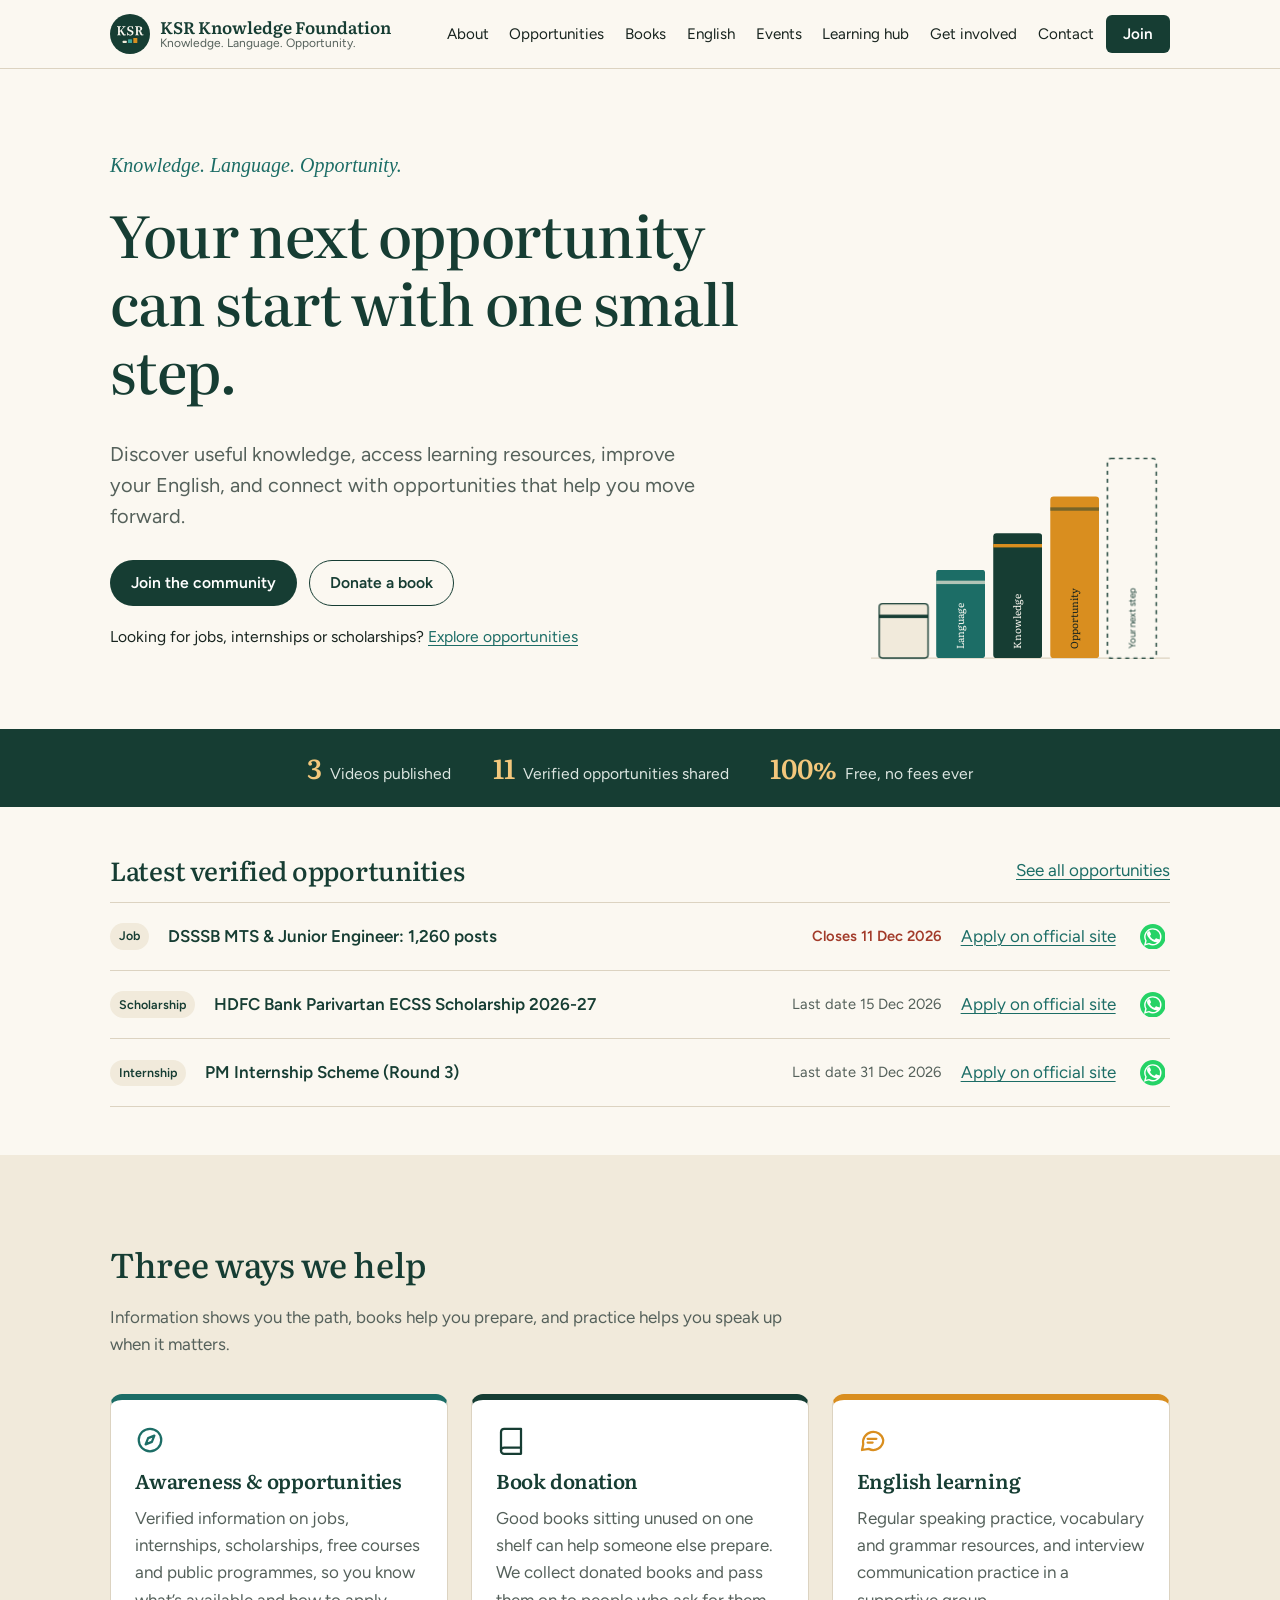
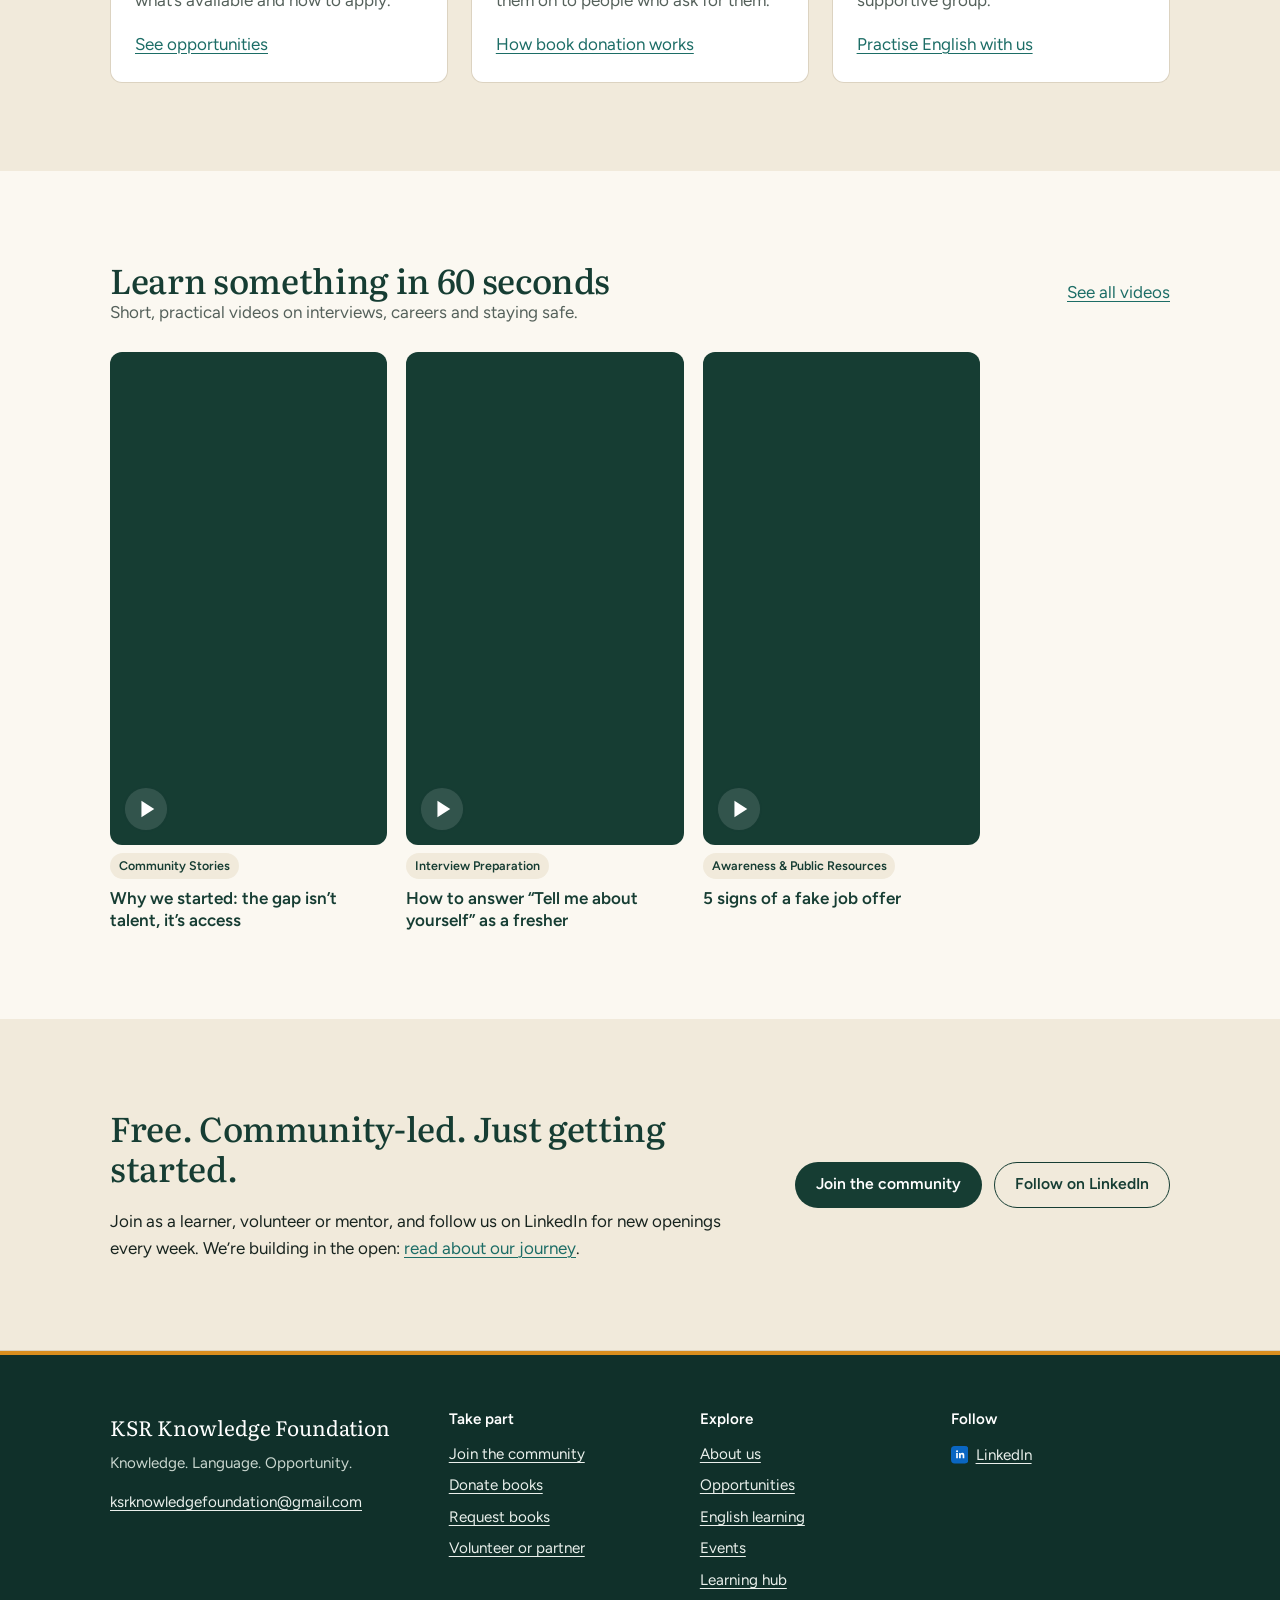
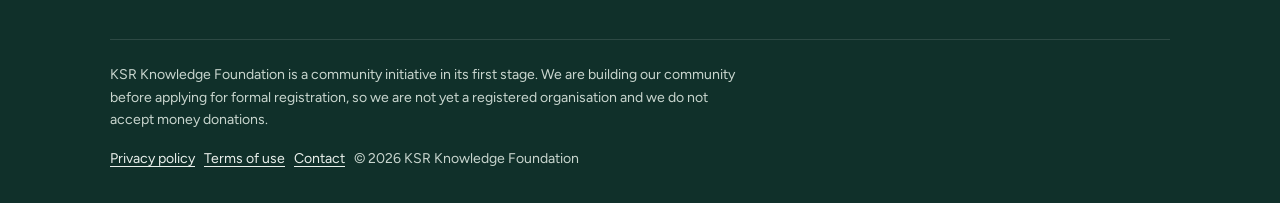
==== commit 04cdfa28: "Add files via upload changes" ====
--- a/index.html
+++ b/index.html
@@ -69,8 +69,8 @@
 </div></section>
 
 <section class="section" aria-labelledby="h-video"><div class="wrap">
-  <div class="section-head"><h2 id="h-video">From the learning hub</h2></div>
-  <div data-render="video-featured"></div>
+  <div class="callout" style="margin-bottom:1.6rem"><div><h2 id="h-video" class="mb-0">Learn something in 60 seconds</h2><p class="mb-0" style="color:var(--muted)">Short, practical videos on interviews, careers and staying safe.</p></div><a href="learn.html">See all videos</a></div>
+  <div data-render="video-row"></div>
 </div></section>
 
 <section class="section" aria-labelledby="h-events" data-hide-if-no-events><div class="wrap">
@@ -79,9 +79,9 @@
   <p class="mt-2"><a href="events.html">See all events</a></p>
 </div></section>
 
-<section class="section section-forest" aria-labelledby="h-join"><div class="wrap callout">
-  <div><h2 id="h-join">Free. Community-led. Just getting started.</h2><p class="mb-0" style="color:#C9D6CF">Join as a learner, volunteer or mentor, and follow us on LinkedIn for new openings every week. We’re building in the open: <a href="about.html#journey">read about our journey</a>.</p></div>
-  <div class="btn-row"><a class="btn btn-light" href="join.html">Join the community</a><span data-follow-linkedin hidden><a class="btn btn-outline-light" href="#" target="_blank" rel="noopener">Follow on LinkedIn</a></span></div>
+<section class="section section-cream join-band" aria-labelledby="h-join"><div class="wrap callout">
+  <div><h2 id="h-join">Free. Community-led. Just getting started.</h2><p class="mb-0">Join as a learner, volunteer or mentor, and follow us on LinkedIn for new openings every week. We’re building in the open: <a href="about.html#journey">read about our journey</a>.</p></div>
+  <div class="btn-row"><a class="btn btn-primary" href="join.html">Join the community</a><span data-follow-linkedin hidden><a class="btn btn-secondary" href="#" target="_blank" rel="noopener">Follow on LinkedIn</a></span></div>
 </div></section>
 
 </main>
--- a/style.css
+++ b/style.css
@@ -397,3 +397,47 @@
 .filter-count { width: 100%; margin: 0; }
 .level-tags { display: flex; flex-wrap: wrap; gap: .3rem; }
 .level-tags span { font-size: .75rem; font-weight: 600; color: var(--teal); border: 1px solid #B9D8D3; border-radius: 999px; padding: .1rem .5rem; }
+
+/* ---- Visual refresh ---- */
+/* Hero headline: wider, fewer lines */
+.hero-grid { grid-template-columns: 1.4fr .6fr; }
+.hero h1 { max-width: 19ch; }
+@media (max-width: 820px) { .hero-grid { grid-template-columns: 1fr; } }
+
+/* Opportunity cards */
+.opp-card { border-top: 6px solid var(--teal); }
+.opp-card.type-internship { border-top-color: var(--marigold); }
+.opp-card.type-scholarship { border-top-color: #B9A27A; }
+.opp-top { display: flex; justify-content: space-between; align-items: flex-start; gap: .8rem; }
+.countdown { flex: none; text-align: center; background: var(--cream); border-radius: var(--radius-s); padding: .35rem .6rem; line-height: 1.05; min-width: 4.4rem; }
+.countdown strong { display: block; font-family: var(--serif); font-size: 1.6rem; color: var(--forest); }
+.countdown span { font-size: .72rem; font-weight: 600; color: var(--muted); }
+.countdown.urgent { background: #FBE3E1; }
+.countdown.urgent strong, .countdown.urgent span { color: var(--danger); }
+.opp-more summary { cursor: pointer; font-weight: 600; color: var(--teal); font-size: .95rem; }
+.opp-more[open] summary { margin-bottom: .4rem; }
+.opp-more p { margin: .4rem 0 0; }
+
+/* Home: row of shorts */
+.video-row { display: grid; grid-template-columns: repeat(var(--cols, 4), minmax(0, 1fr)); max-width: calc(var(--cols, 4) * 290px); gap: 1.2rem; }
+.video-tile { display: flex; flex-direction: column; gap: .5rem; text-decoration: none; color: var(--ink); }
+.video-tile-thumb { position: relative; display: block; aspect-ratio: 9 / 16; border-radius: var(--radius-m); background: var(--forest) center / cover no-repeat; overflow: hidden; }
+.video-tile-thumb .play { position: absolute; inset: auto auto .8rem .8rem; width: 46px; height: 46px; color: var(--white); background: rgba(22, 61, 51, .75); border-radius: 50%; display: grid; place-items: center; }
+.video-tile-thumb .play svg { width: 44px; height: 44px; }
+.video-tile-title { font-weight: 600; color: var(--forest); line-height: 1.3; }
+.video-tile:hover .video-tile-title { text-decoration: underline; }
+@media (max-width: 900px) { .video-row { grid-template-columns: repeat(3, minmax(0, 1fr)); max-width: none; } }
+@media (max-width: 560px) { .video-row { grid-template-columns: repeat(2, minmax(0, 1fr)); max-width: none; } }
+
+/* Learning hub topic icons */
+.topic-icon { width: 30px; height: 30px; color: var(--teal); }
+
+/* Join band vs footer */
+.join-band { border-bottom: 1px solid var(--line); }
+.site-footer { border-top: 4px solid var(--marigold); }
+
+/* Fade-in */
+@media (prefers-reduced-motion: no-preference) {
+  .reveal { opacity: 0; transform: translateY(18px); transition: opacity .6s ease, transform .6s ease; }
+  .reveal.is-in { opacity: 1; transform: none; }
+}
